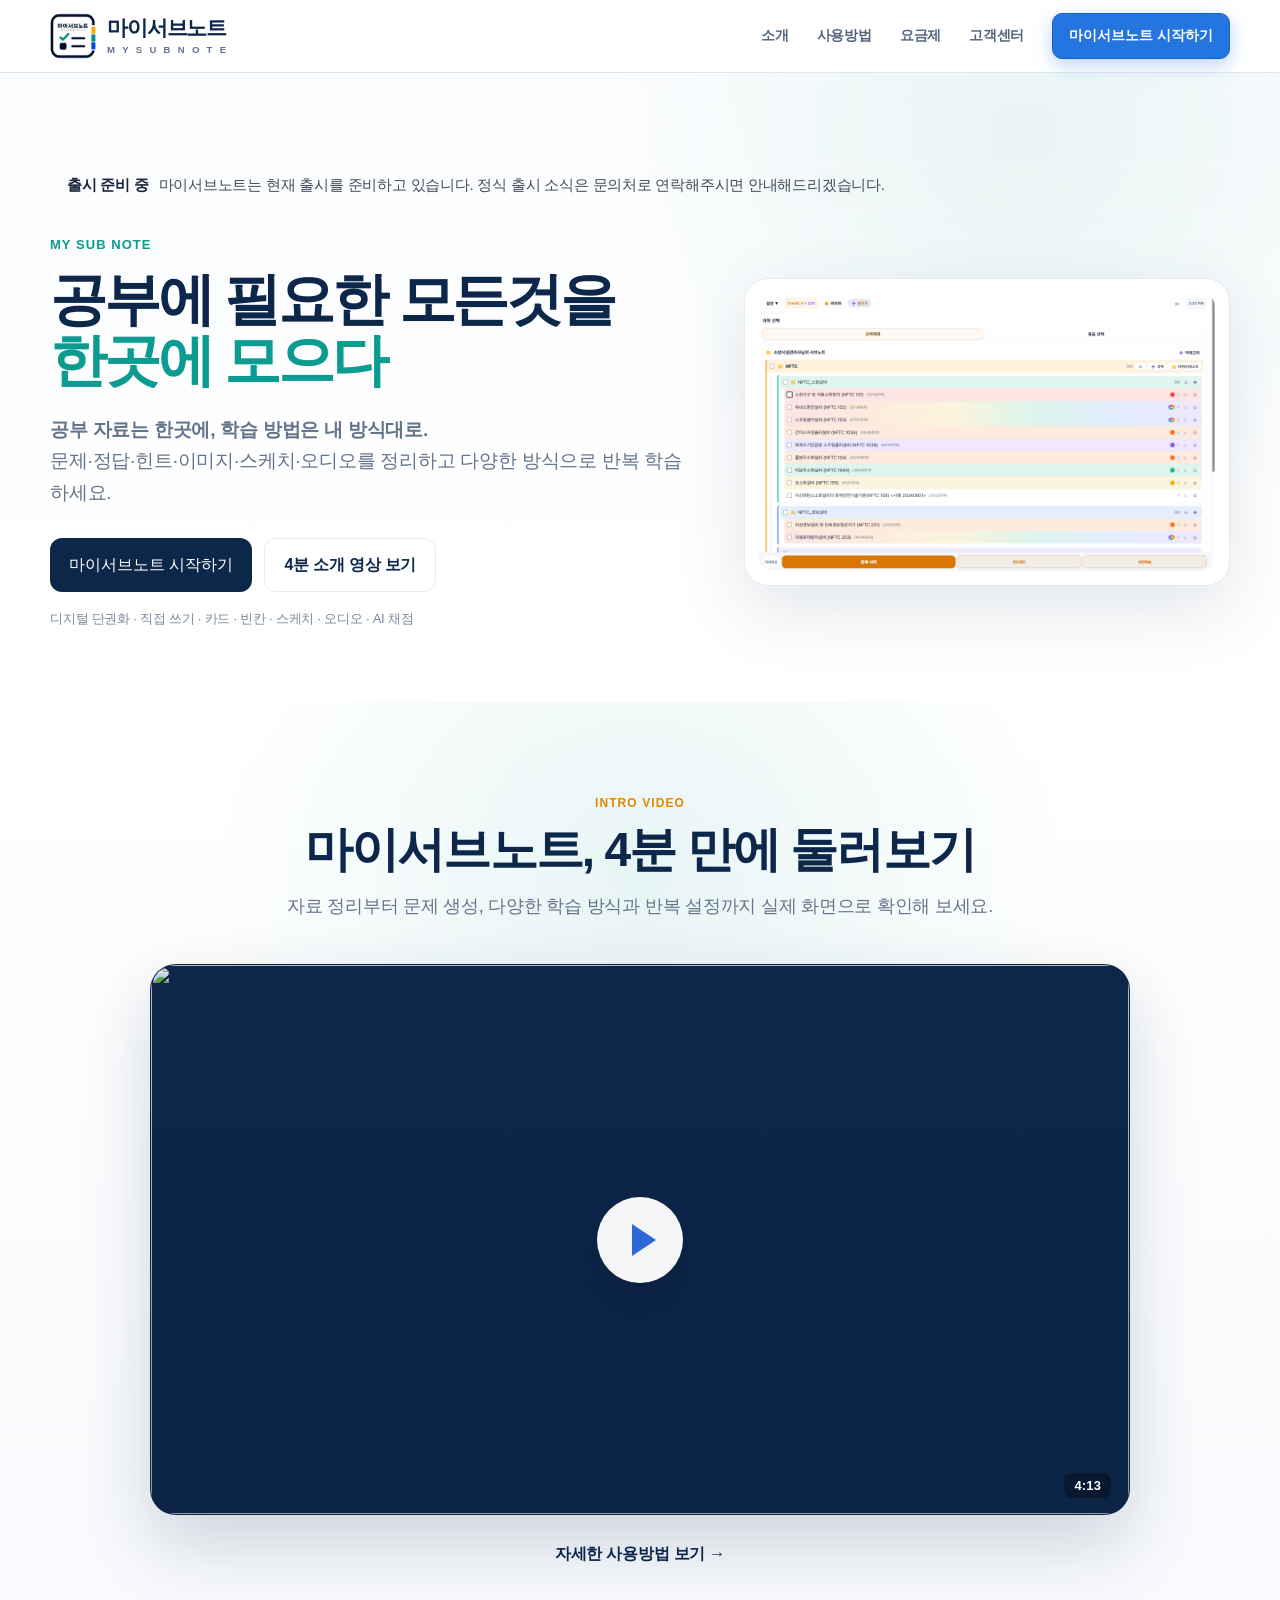
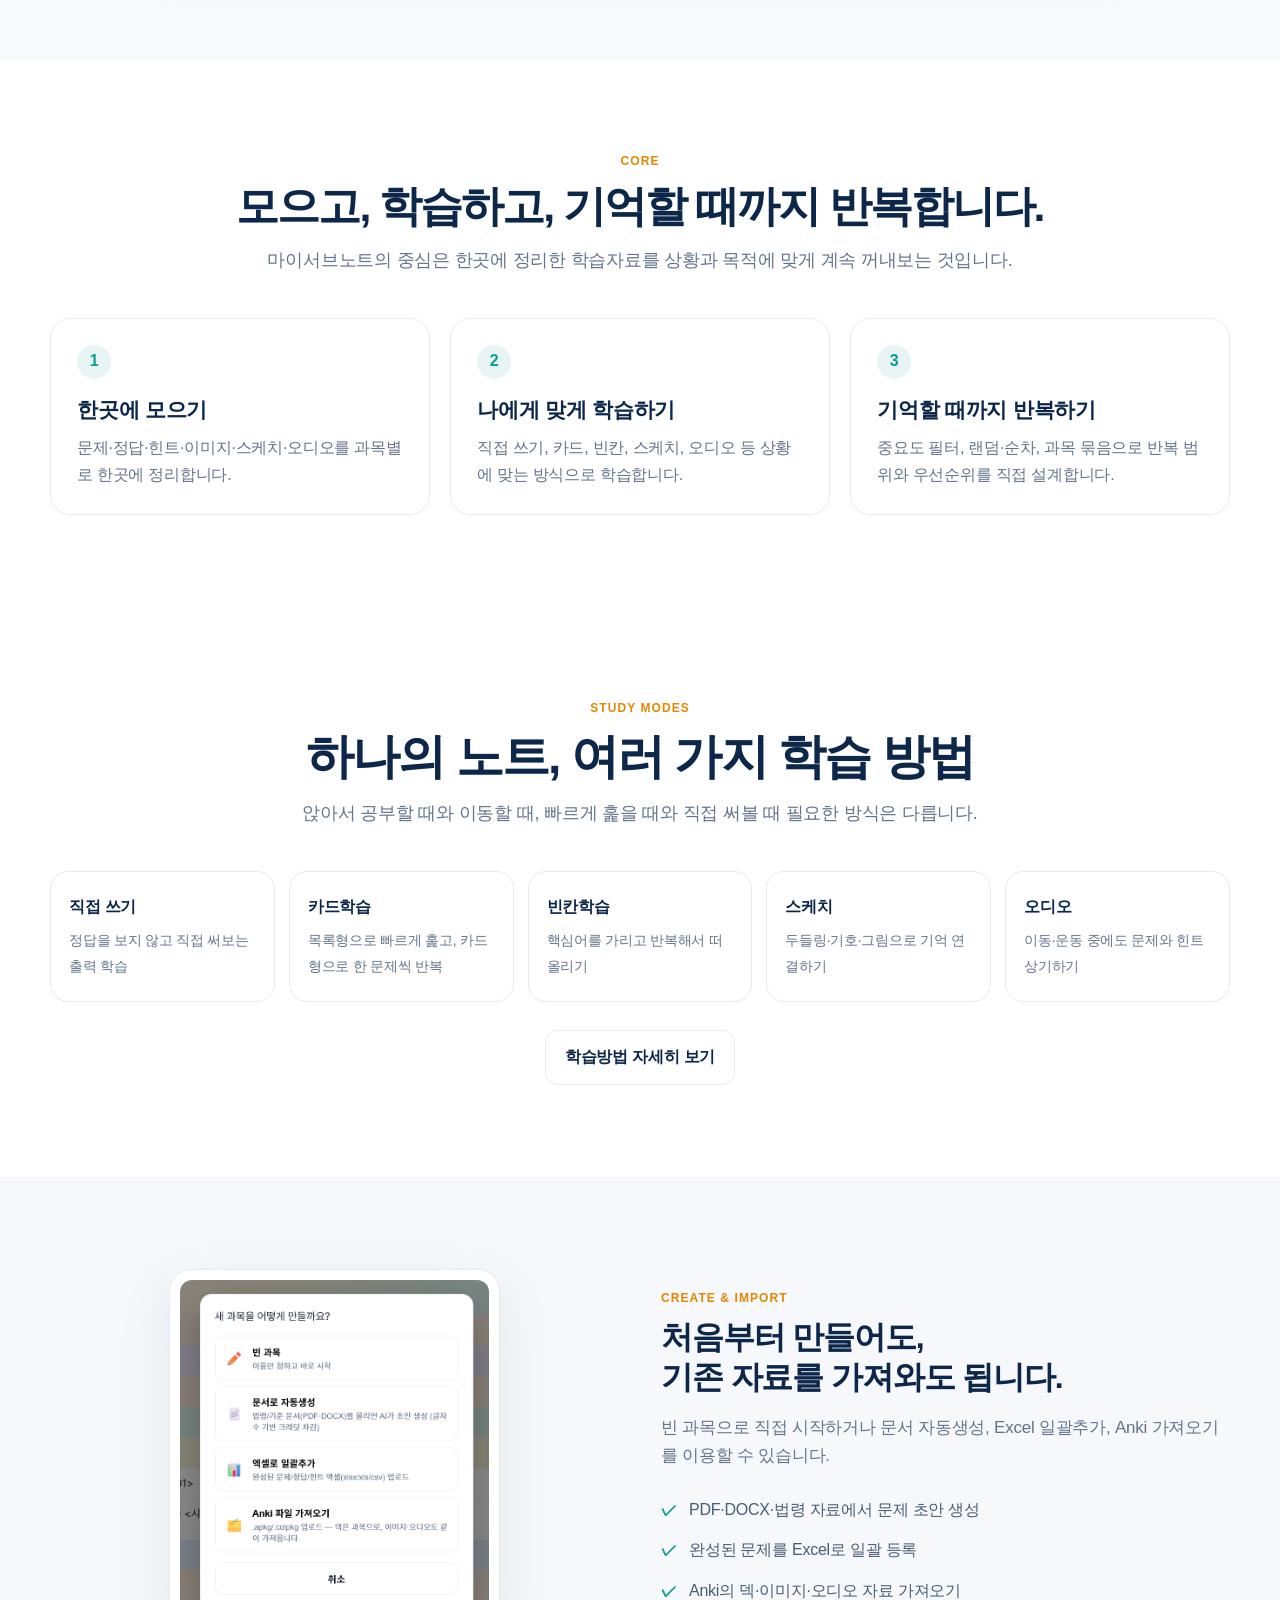
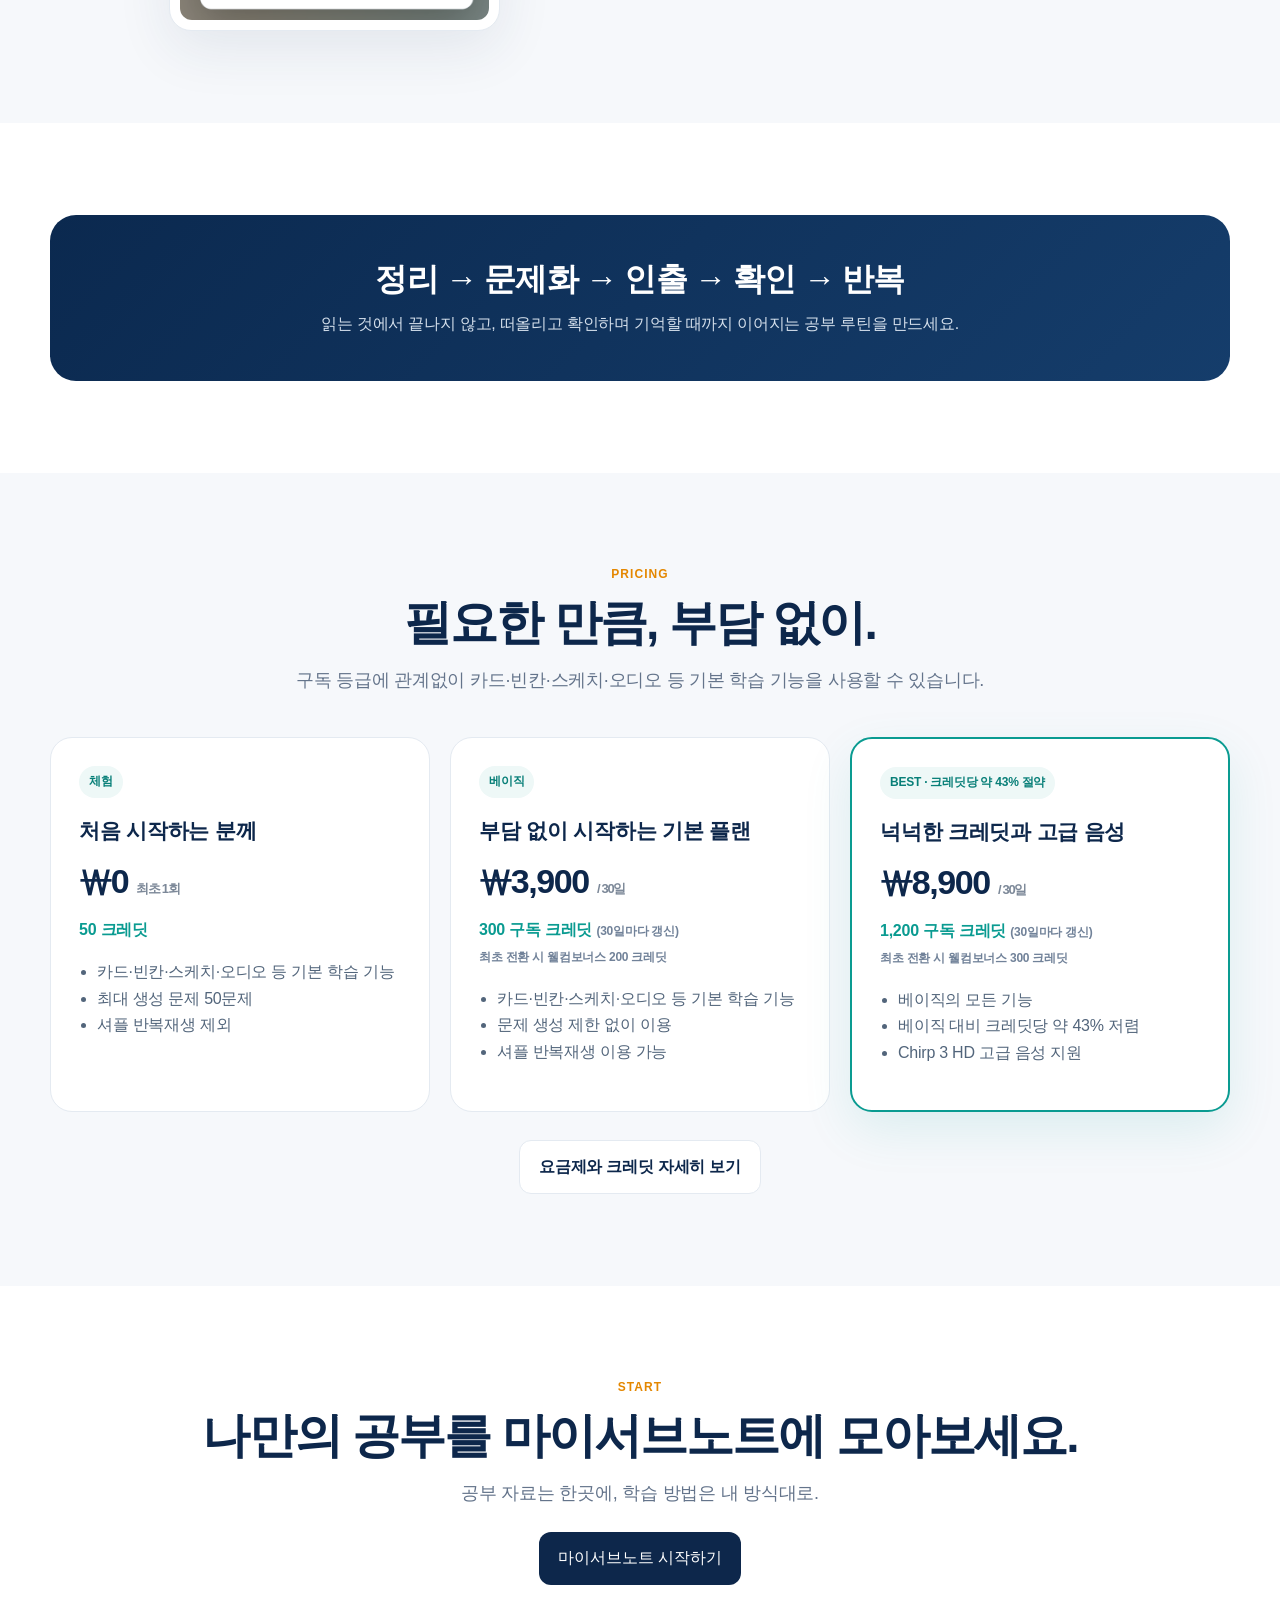
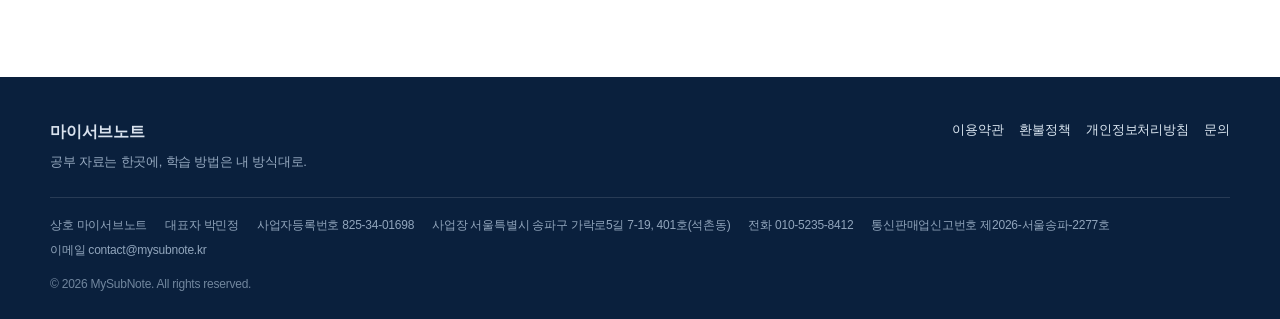
==== index.html @ 26231af4 "소개 영상 및 통신판매업 신고번호 반영, 크레딧 안내 정리" ====
<!doctype html><html lang="ko"><head><meta charset="utf-8"><meta name="viewport" content="width=device-width,initial-scale=1"><title>마이서브노트 | 공부 자료는 한곳에, 학습 방법은 내 방식대로</title><link rel="stylesheet" href="styles.css"></head><body>

<header class="header">
  <div class="container nav">
    <a class="brand" href="index.html"><img src="assets/logo.png" alt="마이서브노트 심볼"><span class="brand-words"><strong>마이서브노트</strong><small aria-label="MYSUBNOTE"><span>M</span><span>Y</span><span>S</span><span>U</span><span>B</span><span>N</span><span>O</span><span>T</span><span>E</span></small></span></a>
    <button class="menu-toggle" type="button" aria-label="메뉴 열기" aria-expanded="false"><span></span><span></span><span></span></button>
    <nav class="navlinks" aria-label="주요 메뉴">
      <a href="index.html">소개</a>
      <a href="guide.html">사용방법</a>
      <a href="pricing.html">요금제</a>
      <a href="support.html">고객센터</a>
      <button class="nav-cta app-notice-trigger" type="button" data-app-notice>마이서브노트 시작하기</button>
    </nav>
  </div>
</header>

<main>
<section class="hero"><div class="container">
  <div class="test-site-notice"><b>출시 준비 중</b><span>마이서브노트는 현재 출시를 준비하고 있습니다. 정식 출시 소식은 문의처로 연락해주시면 안내해드리겠습니다.</span></div>
</div><div class="container hero-grid">
  <div><div class="eyebrow">MY SUB NOTE</div><h1>공부에 필요한 모든것을<br><span>한곳에 모으다</span></h1>
  <p><b>공부 자료는 한곳에, 학습 방법은 내 방식대로.</b><br>문제·정답·힌트·이미지·스케치·오디오를 정리하고 다양한 방식으로 반복 학습하세요.</p>
  <div class="actions"><button class="btn btn-primary app-notice-trigger" type="button" data-app-notice>마이서브노트 시작하기</button><a class="btn btn-light" href="#intro-video">4분 소개 영상 보기</a></div>
  <div class="trustline">디지털 단권화 · 직접 쓰기 · 카드 · 빈칸 · 스케치 · 오디오 · AI 채점</div></div>
  <div class="mock"><img src="assets/main-screen.png" alt="마이서브노트 실제 메인 화면"></div>
</div></section>

<section class="section intro-video-section" id="intro-video"><div class="container">
  <div class="section-head center intro-video-head"><div class="kicker">INTRO VIDEO</div><h2>마이서브노트, 4분 만에 둘러보기</h2><p class="lead">자료 정리부터 문제 생성, 다양한 학습 방식과 반복 설정까지 실제 화면으로 확인해 보세요.</p></div>
  <div class="intro-video-frame" data-intro-video data-video-id="_yYOLjA535M">
    <button class="intro-video-poster" type="button" aria-label="마이서브노트 소개 영상 재생">
      <img src="https://i.ytimg.com/vi/_yYOLjA535M/maxresdefault.jpg" alt="" loading="lazy">
      <span class="intro-video-play" aria-hidden="true"></span>
      <span class="intro-video-duration">4:13</span>
    </button>
  </div>
  <div class="intro-video-foot"><a href="guide.html">자세한 사용방법 보기 <span aria-hidden="true">→</span></a></div>
</div></section>

<section class="section"><div class="container">
 <div class="section-head center core-head"><div class="kicker">CORE</div><h2>모으고, 학습하고, 기억할 때까지 반복합니다.</h2><p class="lead">마이서브노트의 중심은 한곳에 정리한 학습자료를 상황과 목적에 맞게 계속 꺼내보는 것입니다.</p></div>
 <div class="feature3">
  <div class="card"><div class="num">1</div><h3>한곳에 모으기</h3><p>문제·정답·힌트·이미지·스케치·오디오를 과목별로 한곳에 정리합니다.</p></div>
  <div class="card"><div class="num">2</div><h3>나에게 맞게 학습하기</h3><p>직접 쓰기, 카드, 빈칸, 스케치, 오디오 등 상황에 맞는 방식으로 학습합니다.</p></div>
  <div class="card"><div class="num">3</div><h3>기억할 때까지 반복하기</h3><p>중요도 필터, 랜덤·순차, 과목 묶음으로 반복 범위와 우선순위를 직접 설계합니다.</p></div>
 </div>
</div></section>

<section class="section"><div class="container">
 <div class="section-head center"><div class="kicker">STUDY MODES</div><h2>하나의 노트, 여러 가지 학습 방법</h2><p class="lead">앉아서 공부할 때와 이동할 때, 빠르게 훑을 때와 직접 써볼 때 필요한 방식은 다릅니다.</p></div>
 <div class="mode-grid">
  <div class="mode"><b>직접 쓰기</b><span>정답을 보지 않고 직접 써보는 출력 학습</span></div>
  <div class="mode"><b>카드학습</b><span>목록형으로 빠르게 훑고, 카드형으로 한 문제씩 반복</span></div>
  <div class="mode"><b>빈칸학습</b><span>핵심어를 가리고 반복해서 떠올리기</span></div>
  <div class="mode"><b>스케치</b><span>두들링·기호·그림으로 기억 연결하기</span></div>
  <div class="mode"><b>오디오</b><span>이동·운동 중에도 문제와 힌트 상기하기</span></div>
 </div>
 <div style="text-align:center;margin-top:28px"><a class="btn btn-light" href="guide.html">학습방법 자세히 보기</a></div>
</div></section>

<section class="section soft"><div class="container showcase reverse create-import-showcase">
 <div class="copy"><div class="kicker">CREATE & IMPORT</div><h3>처음부터 만들어도,<br>기존 자료를 가져와도 됩니다.</h3>
 <p>빈 과목으로 직접 시작하거나 문서 자동생성, Excel 일괄추가, Anki 가져오기를 이용할 수 있습니다.</p>
 <ul class="checks"><li>PDF·DOCX·법령 자료에서 문제 초안 생성</li><li>완성된 문제를 Excel로 일괄 등록</li><li>Anki의 덱·이미지·오디오 자료 가져오기</li></ul>
 </div><div class="visual create-import-visual"><img src="assets/subject-create.png" alt="과목 생성 네 가지 방식"></div>
</div></section>

<section class="section"><div class="container">
 <div class="band"><h3>정리 → 문제화 → 인출 → 확인 → 반복</h3><p>읽는 것에서 끝나지 않고, 떠올리고 확인하며 기억할 때까지 이어지는 공부 루틴을 만드세요.</p></div>
</div></section>

<section class="section soft"><div class="container">
 <div class="section-head center"><div class="kicker">PRICING</div><h2>필요한 만큼, 부담 없이.</h2><p class="lead">구독 등급에 관계없이 카드·빈칸·스케치·오디오 등 기본 학습 기능을 사용할 수 있습니다.</p></div>
 <div class="pricing-grid">
  <div class="price"><span class="badge">체험</span><h3>처음 시작하는 분께</h3><div class="price-main">₩0 <small>최초 1회</small></div><div class="credit">50 크레딧</div><ul><li>카드·빈칸·스케치·오디오 등 기본 학습 기능</li><li>최대 생성 문제 50문제</li><li>셔플 반복재생 제외</li></ul></div>
  <div class="price"><span class="badge">베이직</span><h3>부담 없이 시작하는 기본 플랜</h3><div class="price-main">₩3,900 <small>/ 30일</small></div><div class="credit">300 구독 크레딧 <small>(30일마다 갱신)</small><br><small>최초 전환 시 웰컴보너스 200 크레딧</small></div><ul><li>카드·빈칸·스케치·오디오 등 기본 학습 기능</li><li>문제 생성 제한 없이 이용</li><li>셔플 반복재생 이용 가능</li></ul></div>
  <div class="price featured"><span class="badge">BEST · 크레딧당 약 43% 절약</span><h3>넉넉한 크레딧과 고급 음성</h3><div class="price-main">₩8,900 <small>/ 30일</small></div><div class="credit">1,200 구독 크레딧 <small>(30일마다 갱신)</small><br><small>최초 전환 시 웰컴보너스 300 크레딧</small></div><ul><li>베이직의 모든 기능</li><li>베이직 대비 크레딧당 약 43% 저렴</li><li>Chirp 3 HD 고급 음성 지원</li></ul></div>
 </div>
 <div style="text-align:center;margin-top:28px"><a class="btn btn-light" href="pricing.html">요금제와 크레딧 자세히 보기</a></div>
</div></section>

<section class="section"><div class="container" style="text-align:center"><div class="kicker">START</div><h2>나만의 공부를 마이서브노트에 모아보세요.</h2><p class="lead">공부 자료는 한곳에, 학습 방법은 내 방식대로.</p><div class="actions" style="justify-content:center;margin-top:24px"><button class="btn btn-primary app-notice-trigger" type="button" data-app-notice>마이서브노트 시작하기</button></div></div></section>
</main>

<footer class="site-footer">
  <div class="container">
    <div class="footer-top">
      <div><b>마이서브노트</b><div style="color:#96a9c0;margin-top:6px;font-size:13px">공부 자료는 한곳에, 학습 방법은 내 방식대로.</div></div>
      <div class="footer-links">
        <a href="terms.html">이용약관</a><a href="refund.html">환불정책</a><a href="privacy.html">개인정보처리방침</a><a href="mailto:contact@mysubnote.kr">문의</a>
      </div>
    </div>
    <div class="business"><span>상호 마이서브노트</span><span>대표자 박민정</span><span>사업자등록번호 825-34-01698</span><span>사업장 서울특별시 송파구 가락로5길 7-19, 401호(석촌동)</span><span>전화 010-5235-8412</span><span>통신판매업신고번호 제2026-서울송파-2277호</span><span>이메일 contact@mysubnote.kr</span></div>
    <div class="copyright">© 2026 MySubNote. All rights reserved.</div>
  </div>
</footer>
<script src="script.js"></script>
</body></html>
---- styles.css ----
:root{
  --navy:#0d274b; --navy2:#183a65; --teal:#0a9b91; --orange:#e48700;
  --blue:#2c67d8; --ink:#17243a; --muted:#64748b; --line:#e4eaf1;
  --soft:#f6f8fb; --cream:#fff8ee; --white:#fff;
}
*{box-sizing:border-box}
html{scroll-behavior:smooth}
body{margin:0;font-family:Pretendard,-apple-system,BlinkMacSystemFont,"Segoe UI",sans-serif;color:var(--ink);background:#fff;line-height:1.65;letter-spacing:-.015em}
a{color:inherit}
img{max-width:100%;display:block}
.container{width:min(1180px,calc(100% - 40px));margin:auto}
.header{position:sticky;top:0;z-index:50;background:rgba(255,255,255,.92);backdrop-filter:blur(12px);border-bottom:1px solid rgba(220,228,238,.9)}
.nav{height:72px;display:flex;align-items:center;justify-content:space-between;gap:24px}
.brand{display:flex;align-items:center;gap:10px;text-decoration:none;font-weight:900;color:var(--navy)}
.brand img{width:38px;height:38px;border-radius:10px}
.navlinks{display:flex;gap:28px;align-items:center;font-size:14px;font-weight:700;color:#53657d}
.navlinks a{text-decoration:none}
.navlinks a.active{color:var(--navy)}
.nav-cta{padding:10px 16px;border-radius:10px;background:var(--navy);color:#fff!important}
.hero{padding:88px 0 72px;background:radial-gradient(circle at 80% 10%,#e8f5f4 0,transparent 35%),linear-gradient(180deg,#fbfcfe,#fff)}
.hero-grid{display:grid;grid-template-columns:.9fr 1.1fr;gap:58px;align-items:center}
.eyebrow{font-size:13px;font-weight:900;color:var(--teal);letter-spacing:.08em}
.hero h1{font-size:clamp(40px,5vw,68px);line-height:1.08;letter-spacing:-.055em;color:var(--navy);margin:14px 0 22px}
.hero h1 span{color:var(--teal)}
.hero p{font-size:19px;color:var(--muted);margin:0 0 30px}
.actions{display:flex;gap:12px;flex-wrap:wrap}
.btn{display:inline-flex;align-items:center;justify-content:center;padding:13px 19px;border-radius:12px;text-decoration:none;font-weight:850}
.btn-primary{background:var(--navy);color:#fff}
.btn-light{background:#fff;border:1px solid var(--line);color:var(--navy)}
.app-notice-trigger{font:inherit;cursor:pointer}
.btn.app-notice-trigger{border:0}
.app-notice-link{display:inline;padding:0;border:0;background:none;color:var(--teal);font:inherit;font-weight:700;cursor:pointer}
.app-notice-link:hover{text-decoration:underline}
.mock{background:#fff;border:1px solid var(--line);border-radius:24px;padding:14px;box-shadow:0 24px 70px rgba(27,55,91,.12)}
.mock img{border-radius:14px}
.trustline{margin-top:16px;font-size:13px;color:#7a889b}
.intro-video-section{background:radial-gradient(circle at 50% 18%,rgba(10,155,145,.09),transparent 42%),linear-gradient(180deg,#fff,#f7f9fc)}
.intro-video-head{max-width:820px;margin:0 auto 38px;text-align:center}
.intro-video-head h2{margin-top:8px}
.intro-video-frame{position:relative;width:min(100%,980px);aspect-ratio:16/9;margin:0 auto;overflow:hidden;border:1px solid rgba(13,39,75,.12);border-radius:26px;background:#0d274b;box-shadow:0 28px 70px rgba(13,39,75,.18)}
.intro-video-poster{position:absolute;inset:0;width:100%;height:100%;padding:0;border:0;background:#0d274b;cursor:pointer;overflow:hidden}
.intro-video-poster::after{content:"";position:absolute;inset:0;background:linear-gradient(180deg,rgba(7,23,45,.03),rgba(7,23,45,.22))}
.intro-video-poster img{width:100%;height:100%;object-fit:cover;transition:transform .35s ease,filter .35s ease}
.intro-video-poster:hover img{transform:scale(1.015);filter:brightness(.9)}
.intro-video-poster:focus-visible{outline:4px solid var(--blue);outline-offset:-4px}
.intro-video-play{position:absolute;left:50%;top:50%;z-index:2;width:86px;height:86px;border-radius:50%;background:rgba(255,255,255,.96);box-shadow:0 14px 38px rgba(7,23,45,.28);transform:translate(-50%,-50%);transition:transform .2s ease,background .2s ease}
.intro-video-play::after{content:"";position:absolute;left:35px;top:27px;border-top:16px solid transparent;border-bottom:16px solid transparent;border-left:24px solid var(--blue)}
.intro-video-poster:hover .intro-video-play{background:#fff;transform:translate(-50%,-50%) scale(1.06)}
.intro-video-duration{position:absolute;right:18px;bottom:16px;z-index:2;padding:5px 10px;border-radius:8px;background:rgba(7,23,45,.82);color:#fff;font-size:13px;font-weight:800;letter-spacing:.01em}
.intro-video-frame iframe{position:absolute;inset:0;width:100%;height:100%;border:0}
.intro-video-foot{text-align:center;margin-top:26px}
.intro-video-foot a{color:var(--navy);font-weight:800;text-decoration:none}
.intro-video-foot a:hover{text-decoration:underline}
.section{padding:92px 0}
.section.soft{background:var(--soft)}
.section-head{max-width:760px;margin-bottom:42px}
.section-head.center{text-align:center;margin-left:auto;margin-right:auto}
.kicker{font-size:12px;font-weight:900;color:var(--orange);letter-spacing:.09em}
h2{font-size:clamp(31px,4vw,48px);line-height:1.18;letter-spacing:-.04em;color:var(--navy);margin:10px 0 14px}
.lead{font-size:18px;color:var(--muted);margin:0}
.feature3{display:grid;grid-template-columns:repeat(3,1fr);gap:20px}
.card{background:#fff;border:1px solid var(--line);border-radius:20px;padding:26px}
.num{width:34px;height:34px;border-radius:50%;display:grid;place-items:center;background:#e8f5f4;color:var(--teal);font-weight:900}
.card h3{font-size:21px;margin:14px 0 8px;color:var(--navy)}
.card p{margin:0;color:var(--muted)}
.showcase{display:grid;grid-template-columns:1fr 1fr;gap:42px;align-items:center}
.showcase.reverse .copy{order:2}
.showcase.reverse .visual{order:1}
.copy h3{font-size:32px;line-height:1.25;color:var(--navy);margin:8px 0 14px;letter-spacing:-.035em}
.copy p{color:var(--muted);font-size:17px}
.checks{margin:20px 0 0;padding:0;list-style:none}
.checks li{padding:7px 0 7px 28px;position:relative;color:#495d75}
.checks li:before{content:"✓";position:absolute;left:0;color:var(--teal);font-weight:900}
.visual{background:#fff;border:1px solid var(--line);border-radius:22px;padding:14px;box-shadow:0 18px 55px rgba(28,52,85,.09)}
.visual img{border-radius:12px}
.mode-grid{display:grid;grid-template-columns:repeat(5,1fr);gap:14px}
.mode{padding:22px 18px;border-radius:18px;border:1px solid var(--line);background:#fff}
.mode b{display:block;color:var(--navy);margin-bottom:6px}
.mode span{font-size:14px;color:var(--muted)}
.flow{display:flex;align-items:center;justify-content:center;flex-wrap:wrap;gap:12px;margin-top:28px}
.flow span{padding:13px 18px;border:1px solid #d7e1ec;border-radius:999px;background:#fff;font-weight:850;color:var(--navy)}
.flow i{font-style:normal;color:#9aabc0}
.pricing-grid{display:grid;grid-template-columns:repeat(3,1fr);gap:20px;margin-top:36px}
.price{background:#fff;border:1px solid var(--line);border-radius:22px;padding:28px}
.price.featured{border:2px solid var(--teal);box-shadow:0 18px 50px rgba(10,155,145,.11)}
.badge{display:inline-block;padding:6px 10px;border-radius:999px;background:#eef8f7;color:#087f78;font-size:12px;font-weight:900}
.price h3{font-size:21px;margin:16px 0 4px;color:var(--navy)}
.price .price-main{font-size:34px;font-weight:900;color:var(--navy);letter-spacing:-.04em}
.price .price-main small{font-size:13px;color:#7c8898;font-weight:600}
.credit{color:var(--teal);font-weight:900;margin:8px 0 16px}
.price ul{padding-left:18px;color:#52657b}
.note{font-size:13px;color:#78879a}
.band{background:linear-gradient(135deg,#0b294f,#153d6b);color:#fff;border-radius:26px;padding:38px}
.band h3{font-size:30px;margin:0 0 10px}
.band p{color:#d4dfeb;margin:0}
.page-hero{padding:64px 0 46px;background:var(--soft);border-bottom:1px solid var(--line)}
.page-hero h1{font-size:46px;color:var(--navy);margin:8px 0 12px;letter-spacing:-.045em}
.page-hero p{color:var(--muted);font-size:18px;max-width:780px}
.guide-nav{display:grid;grid-template-columns:repeat(4,1fr);gap:14px;margin-top:26px}
.guide-nav a{text-decoration:none;background:#fff;border:1px solid var(--line);border-radius:14px;padding:16px;font-weight:800;color:var(--navy)}
.step{display:inline-flex;align-items:center;gap:8px;font-size:13px;font-weight:900;color:var(--teal)}
.faq{max-width:900px;margin:auto}
details{border-bottom:1px solid var(--line);padding:20px 2px}
summary{cursor:pointer;font-weight:850;color:var(--navy);font-size:17px}
details p{color:var(--muted);margin:12px 0 0}
.contactbox{max-width:900px;margin:36px auto 0;padding:30px;background:var(--soft);border:1px solid var(--line);border-radius:20px;text-align:center}
.site-footer{background:#0a203d;color:#d9e2ee;padding:42px 0 24px}
.footer-top{display:flex;justify-content:space-between;gap:28px}
.footer-links{display:flex;gap:16px;flex-wrap:wrap}
.footer-links a{text-decoration:none;color:#dce7f2;font-size:13px}
.business{margin-top:24px;padding-top:18px;border-top:1px solid rgba(255,255,255,.12);display:flex;flex-wrap:wrap;gap:6px 18px;color:#91a5bc;font-size:12px}
.copyright{margin-top:14px;color:#71869e;font-size:12px}
.legal{max-width:800px;margin:48px auto 90px}
.legal h1{font-size:34px;color:var(--navy)}
.legal h2{font-size:20px;margin-top:34px;border-bottom:1px solid var(--line);padding-bottom:8px}
.legal h3{font-size:16px;color:var(--orange)}
.legal p,.legal li{color:#40536b;font-size:14px}
.legal table{border-collapse:collapse;width:100%;font-size:13px}
.legal th,.legal td{border:1px solid var(--line);padding:9px;text-align:left}
.table-wrap{overflow:auto}
.compare{width:100%;border-collapse:collapse;margin-top:26px;background:#fff}
.compare th,.compare td{padding:14px;border-bottom:1px solid var(--line);text-align:left}
.compare th{color:var(--navy)}
.callout{border:1px solid #dce7ef;background:#f8fbfd;border-radius:16px;padding:20px;margin-top:22px}
@media(max-width:900px){
 .hero-grid,.showcase{grid-template-columns:1fr}.showcase.reverse .copy,.showcase.reverse .visual{order:initial}
 .feature3,.pricing-grid{grid-template-columns:1fr}.mode-grid{grid-template-columns:repeat(2,1fr)}.guide-nav{grid-template-columns:1fr 1fr}
 .navlinks a:not(.nav-cta){display:none}.footer-top{flex-direction:column}
}
@media(max-width:560px){.container{width:min(100% - 24px,1180px)}.hero{padding-top:54px}.section{padding:68px 0}.mode-grid,.guide-nav{grid-template-columns:1fr}.page-hero h1{font-size:36px}.hero h1{font-size:42px}}

.brand-words{display:flex;flex-direction:column;line-height:1;text-align:left}.brand-words strong{font-size:18px;letter-spacing:-.04em}.brand-words small{font-size:8.5px;letter-spacing:.26em;margin-top:6px;color:#60728b;font-weight:800;white-space:nowrap}.nav-cta{background:#2c67d8!important;box-shadow:0 6px 16px rgba(44,103,216,.22)}.band{text-align:center}.band h3{display:flex;justify-content:center;align-items:center;min-height:46px;letter-spacing:-.025em}.grade-pair{display:grid;grid-template-columns:1fr 1fr;gap:10px;align-items:start}.grade-pair img{width:100%;height:auto;object-fit:contain}@media(max-width:700px){.grade-pair{grid-template-columns:1fr}.brand-words small{letter-spacing:.18em}}


/* ---- launch-review precision fixes ---- */
.brand{gap:11px;min-width:252px}
.brand img{width:46px;height:46px;border-radius:11px;flex:0 0 46px}
.brand-words{width:178px;display:flex;flex-direction:column;justify-content:center;line-height:1}
.brand-words strong{display:block;width:100%;font-size:21px;line-height:1.02;letter-spacing:-.055em;white-space:nowrap;color:var(--navy)}
.brand-words small{display:block;width:100%;font-size:9.5px;line-height:1;margin-top:7px;color:#60728b;font-weight:850;white-space:nowrap;letter-spacing:normal;text-align:justify;text-align-last:justify}
.nav-cta{background:#2475df!important;border:1px solid #1263cb;box-shadow:0 6px 18px rgba(36,117,223,.30);font-weight:850}
.nav-cta:hover{background:#1768cf!important}

.core-head{max-width:1180px;width:100%}
.core-head h2{white-space:nowrap;font-size:clamp(30px,3.35vw,46px);letter-spacing:-.047em}

.band{display:flex;flex-direction:column;align-items:center;justify-content:center;text-align:center;min-height:166px}
.band h3{display:block;min-height:0;margin:0 0 12px;font-size:32px;line-height:1.25;letter-spacing:-.03em}
.band p{max-width:860px;text-align:center}

.card-study-showcase{grid-template-columns:minmax(0,.82fr) minmax(0,1.18fr)}
.card-study-showcase.reverse .copy{order:2}
.card-study-showcase.reverse .visual{order:1}
.compact-card-visual{width:78%;max-width:470px;justify-self:center;padding:10px}
.compact-card-visual img{width:100%;height:auto;object-fit:contain}

.settings-compact{width:52%;max-width:330px;justify-self:center;padding:10px}
.settings-compact img{width:100%;height:auto;object-fit:contain}
.repeat-showcase{grid-template-columns:minmax(0,.75fr) minmax(0,1.25fr)}
.repeat-showcase.reverse .copy{order:2}
.repeat-showcase.reverse .visual{order:1}

/* preserve exact screenshots without accidental stretching */
.visual img{height:auto;object-fit:contain}

@media(max-width:1080px){
  .core-head h2{white-space:normal}
}
@media(max-width:900px){
  .brand{min-width:auto}.brand-words{width:150px}.brand-words strong{font-size:18px}.brand-words small{font-size:8px;margin-top:5px}
  .card-study-showcase,.repeat-showcase{grid-template-columns:1fr}
  .compact-card-visual,.settings-compact{width:min(100%,520px);max-width:520px}
  .card-study-showcase.reverse .copy,.card-study-showcase.reverse .visual,.repeat-showcase.reverse .copy,.repeat-showcase.reverse .visual{order:initial}
}

/* ---- 2026-08-08 requested final adjustments ---- */
/* Match MY / SUB / NOTE exactly to the Korean wordmark width. */
.brand-words small{
  display:flex;
  width:100%;
  align-items:center;
  justify-content:space-between;
  text-align:left;
  text-align-last:auto;
  letter-spacing:0;
}
.brand-words small span{display:block}

/* Keep the hero headline on exactly two lines on desktop. */
.hero-grid{grid-template-columns:minmax(650px,.95fr) minmax(0,1.05fr);gap:44px}
.hero h1{white-space:nowrap;font-size:clamp(40px,4.45vw,68px)}

/* CREATE & IMPORT: scale the tall portrait screenshot to the copy height. */
.create-import-showcase{grid-template-columns:minmax(0,1fr) minmax(0,1fr)}
.create-import-visual{width:58%;max-width:430px;justify-self:center;padding:10px}
.create-import-visual img{width:100%;height:auto}

/* GUIDE STEP 01 and document import: same compact visual balance. */
.guide-create-showcase,.guide-doc-showcase{grid-template-columns:minmax(0,1fr) minmax(0,1fr)}
.guide-create-visual,.guide-doc-visual{width:58%;max-width:430px;justify-self:center;padding:10px}
.guide-create-visual img,.guide-doc-visual img{width:100%;height:auto}

@media(max-width:1080px){
  .hero-grid{grid-template-columns:1fr}
  .hero h1{white-space:normal}
}
@media(max-width:900px){
  .create-import-showcase,.guide-create-showcase,.guide-doc-showcase{grid-template-columns:1fr}
  .create-import-visual,.guide-create-visual,.guide-doc-visual{width:min(72%,430px);max-width:430px}
}

/* ---- 2026-08-09 update ---- */
/* Make the English sub-wordmark span the exact width of the Korean wordmark. */
.brand-words{width:max-content}
.brand-words strong{width:auto}
.brand-words small{width:100%;display:grid;grid-template-columns:auto auto auto;justify-content:space-between;letter-spacing:0}

/* Compact audio screenshot to match the document-import visual balance. */
.audio-study-showcase{grid-template-columns:minmax(0,1fr) minmax(0,1fr)}
.audio-study-visual{width:58%;max-width:430px;justify-self:center;padding:10px}
.audio-study-visual img{width:100%;height:auto}

/* PWA install guide */
.install-section{padding-top:72px}
.env-box{margin:34px auto 28px;max-width:1000px;background:#f6f9ff;border:1px solid #dfe8f7;border-radius:20px;padding:28px 30px}
.env-box h3{margin:0 0 8px;font-size:20px;color:var(--navy)}
.env-box p{margin:0;color:#53657d;line-height:1.75}
.env-tags{display:flex;flex-wrap:wrap;gap:9px;margin:18px 0 14px}.env-tags span{background:#fff;border:1px solid #dce5f1;border-radius:999px;padding:8px 12px;font-size:13px;font-weight:750;color:#38506f}
.env-note{font-size:13px!important;color:#71829a!important}
.install-grid{display:grid;grid-template-columns:repeat(2,minmax(0,1fr));gap:18px;max-width:1000px;margin:0 auto}
.install-card{background:#fff;border:1px solid #e3e8ef;border-radius:20px;padding:26px 28px;box-shadow:0 12px 30px rgba(26,47,78,.055)}
.install-card h3{margin:8px 0 14px;font-size:22px;color:var(--navy)}
.install-card ol{margin:0;padding-left:21px;color:#53657d;line-height:1.8;font-size:14px}.install-card li+li{margin-top:4px}
.os-badge{display:inline-block;font-size:11px;font-weight:900;letter-spacing:.1em;color:#2c67d8;background:#edf4ff;border-radius:999px;padding:6px 9px}
.card-note{margin:14px 0 0;font-size:12.5px;color:#7a899d}
@media(max-width:900px){.audio-study-showcase{grid-template-columns:1fr}.audio-study-visual{width:min(72%,430px);max-width:430px}.install-grid{grid-template-columns:1fr}}
.legal{line-height:1.75}.legal ol,.legal ul{padding-left:22px}.legal li+li{margin-top:5px}.legal hr{border:0;border-top:1px solid var(--line);margin:30px 0}.legal pre.refund-formula{white-space:pre-wrap;background:#f6f9ff;border:1px solid #dfe8f7;border-radius:14px;padding:18px 20px;color:#304865;font:600 13px/1.8 Pretendard,-apple-system,BlinkMacSystemFont,"Segoe UI",sans-serif;overflow:auto}

/* ---- 2026-08-09 pricing/guide/wordmark refinements ---- */
@media(min-width:901px){.guide-nav{grid-template-columns:repeat(5,minmax(0,1fr));gap:12px}.guide-nav a{padding:16px 10px;text-align:center;white-space:nowrap}}
.brand-words small{display:flex;width:100%;justify-content:flex-end;gap:28px;text-align:right;letter-spacing:0}
.brand-words small span{display:inline-block}
.price .credit small{font-size:12px;color:#718299;font-weight:700}


/* ---- 2026-08-09 v3 wordmark refinement ---- */
/* Treat MYSUBNOTE as nine letters and distribute them across the Korean wordmark width. */
.brand-words{width:max-content}
.brand-words strong{display:block;width:100%}
.brand-words small{
  display:flex;
  width:100%;
  align-items:center;
  justify-content:space-between;
  gap:0;
  padding:0;
  margin-top:7px;
  text-align:initial;
  letter-spacing:0;
  white-space:nowrap;
}
.brand-words small span{display:inline-block;flex:0 0 auto}
@media(max-width:700px){
  .brand-words small{margin-top:5px}
}

/* ---- 2026-08-09 v4 content refinements ---- */
.feature-note{margin-top:20px;padding:15px 17px;border:1px solid #dce6f2;border-radius:14px;background:#f8fbff;color:#536a86;font-size:14px;line-height:1.7}
.feature-note b{color:#0b294f}.feature-note small{color:#75869b}
.dark-mode-showcase .visual img{width:100%;height:auto;object-fit:contain}

/* ---- 2026-08-09 v6 responsive navigation + swipe galleries ---- */
.menu-toggle{display:none;width:44px;height:44px;border:1px solid var(--line);border-radius:12px;background:#fff;padding:10px;cursor:pointer;align-items:center;justify-content:center;flex-direction:column;gap:5px}
.menu-toggle span{display:block;width:20px;height:2px;border-radius:2px;background:var(--navy);transition:.2s}
.menu-toggle[aria-expanded="true"] span:nth-child(1){transform:translateY(7px) rotate(45deg)}
.menu-toggle[aria-expanded="true"] span:nth-child(2){opacity:0}
.menu-toggle[aria-expanded="true"] span:nth-child(3){transform:translateY(-7px) rotate(-45deg)}

.carousel-shell{position:relative;overflow:hidden}
.carousel-track{display:flex;overflow-x:auto;scroll-snap-type:x mandatory;scroll-behavior:smooth;overscroll-behavior-inline:contain;scrollbar-width:none;-webkit-overflow-scrolling:touch}
.carousel-track::-webkit-scrollbar{display:none}
.carousel-slide{flex:0 0 100%;min-width:100%;margin:0;scroll-snap-align:start;scroll-snap-stop:always;display:flex;flex-direction:column;align-items:center;justify-content:center}
.carousel-slide img{width:100%;height:auto;object-fit:contain;cursor:zoom-in;user-select:none;-webkit-user-drag:none}
.carousel-slide figcaption{width:100%;padding:9px 38px 2px;text-align:center;font-size:12.5px;color:#71829a}
.carousel-arrow{position:absolute;top:46%;transform:translateY(-50%);z-index:3;width:36px;height:36px;border:1px solid rgba(13,39,75,.16);border-radius:50%;background:rgba(255,255,255,.92);color:var(--navy);font-size:27px;line-height:1;display:grid;place-items:center;cursor:pointer;box-shadow:0 5px 18px rgba(20,45,75,.12)}
.carousel-prev{left:8px}.carousel-next{right:8px}
.carousel-status{display:flex;justify-content:center;align-items:center;gap:12px;padding:7px 0 1px;color:#71829a;font-size:12px}
.carousel-dots{display:flex;gap:6px}.carousel-dot{width:6px;height:6px;border-radius:999px;background:#cbd6e4}.carousel-dot.active{width:18px;background:#2c67d8}
.zoomable,[data-lightbox]{cursor:zoom-in}

.lightbox{position:fixed;inset:0;z-index:999;background:rgba(5,15,31,.92);display:none;align-items:center;justify-content:center;padding:54px 70px 70px}
.lightbox.open{display:flex}
.lightbox-stage{position:relative;width:100%;height:100%;display:flex;align-items:center;justify-content:center;touch-action:pan-y}
.lightbox img{max-width:100%;max-height:100%;width:auto;height:auto;object-fit:contain;border-radius:10px;box-shadow:0 18px 70px rgba(0,0,0,.35)}
.lightbox-close{position:absolute;top:14px;right:18px;z-index:2;width:42px;height:42px;border:0;border-radius:50%;background:rgba(255,255,255,.13);color:#fff;font-size:28px;cursor:pointer}
.lightbox-prev,.lightbox-next{position:absolute;top:50%;transform:translateY(-50%);z-index:2;width:46px;height:58px;border:0;border-radius:12px;background:rgba(255,255,255,.12);color:#fff;font-size:36px;cursor:pointer}
.lightbox-prev{left:14px}.lightbox-next{right:14px}
.lightbox-meta{position:absolute;left:50%;bottom:18px;transform:translateX(-50%);z-index:2;color:#fff;background:rgba(0,0,0,.42);border-radius:999px;padding:7px 13px;font-size:13px;white-space:nowrap}
body.lightbox-lock{overflow:hidden}

@media(max-width:900px){
  .nav{height:72px;position:relative}
  .menu-toggle{display:flex;margin-left:auto}
  .navlinks{display:none;position:absolute;top:64px;right:0;width:min(310px,calc(100vw - 28px));background:#fff;border:1px solid var(--line);border-radius:16px;padding:10px;box-shadow:0 16px 46px rgba(20,45,75,.16);z-index:60;flex-direction:column;gap:0;align-items:stretch}
  .navlinks.open{display:flex}
  .navlinks a,.navlinks button,.navlinks a:not(.nav-cta){display:block!important;padding:12px 14px;border-radius:10px;font-size:14px}
  .navlinks a:hover{background:#f5f8fc}
  .navlinks .nav-cta{margin-top:7px;padding:12px 14px;text-align:center;border-radius:10px}
  .brand{min-width:0}
  .band{min-height:100px;padding:19px 18px;border-radius:20px}
  .band h3{font-size:24px;line-height:1.25;margin:0 0 7px}
  .band p{font-size:14px;line-height:1.55}
  .section:has(.band){padding:34px 0}
  .settings-compact{width:min(56vw,300px)!important;max-width:300px!important;padding:8px}
  .guide-create-visual,.guide-doc-visual,.audio-study-visual{width:min(68vw,390px);max-width:390px}
  .compact-card-visual{width:min(92vw,620px);max-width:620px}
  .carousel-arrow{width:32px;height:32px;font-size:24px;background:rgba(255,255,255,.88)}
  .carousel-slide figcaption{padding-left:30px;padding-right:30px}
  .lightbox{padding:58px 12px 66px}
  .lightbox-prev,.lightbox-next{width:38px;height:50px;font-size:30px;background:rgba(0,0,0,.32)}
  .lightbox-prev{left:4px}.lightbox-next{right:4px}
  .lightbox-close{top:10px;right:10px}
}
@media(max-width:560px){
  .intro-video-section{padding-top:64px;padding-bottom:68px}
  .intro-video-head{margin-bottom:26px}
  .intro-video-frame{border-radius:17px}
  .intro-video-play{width:62px;height:62px}
  .intro-video-play::after{left:26px;top:20px;border-top-width:11px;border-bottom-width:11px;border-left-width:17px}
  .intro-video-duration{right:11px;bottom:10px}
  .brand img{width:42px;height:42px;flex-basis:42px}
  .brand-words{width:142px}
  .brand-words strong{font-size:17px}
  .nav{height:66px}
  .navlinks{top:60px}
  .band{min-height:88px;padding:15px 14px}
  .band h3{font-size:21px}
  .band p{font-size:13px}
  .settings-compact{width:min(62vw,250px)!important}
  .carousel-slide figcaption{font-size:12px}
}


/* ---- 2026-08-09 v7 gallery refinement ---- */
/* Galleries stay interactive in-page: swipe/drag only, no overlay enlargement or arrow buttons. */
.carousel-arrow{display:none!important}
.carousel-slide img{cursor:default!important}
.zoomable,[data-lightbox]{cursor:default!important}
.lightbox{display:none!important}
.carousel-track{cursor:grab;touch-action:auto}
.carousel-track.dragging{cursor:grabbing;scroll-snap-type:none;scroll-behavior:auto;user-select:none}
.carousel-track.dragging img{pointer-events:none}
.carousel-slide figcaption{padding-left:16px;padding-right:16px}
@media(max-width:900px){
  .carousel-track{cursor:default}
}

/* ---- 2026-08-09 mobile wordmark fix ---- */
/* Keep the v3 MYSUBNOTE spacing logic on narrow/mobile layouts too. */
@media(max-width:560px){
  .brand-words{width:max-content}
  .brand-words strong{display:block;width:100%}
  .brand-words small{
    display:flex;
    width:100%;
    align-items:center;
    justify-content:space-between;
    gap:0;
    padding:0;
    margin-top:5px;
    text-align:initial;
    letter-spacing:0;
    white-space:nowrap;
  }
  .brand-words small span{display:inline-block;flex:0 0 auto}
}

/* Temporary test-site notices */
.test-site-notice{display:flex;align-items:center;gap:10px;flex-wrap:wrap;margin:0 0 24px;padding:12px 16px;border:1px solid rgba(255,255,255,.16);border-radius:12px;background:rgba(255,255,255,.07);font-size:15px;line-height:1.5}
.test-site-notice b{font-size:15px}
.test-site-notice span{opacity:.82}
.test-footer-notice{display:flex;gap:10px 18px;flex-wrap:wrap}
@media(max-width:700px){.test-site-notice{margin-bottom:18px}.test-site-notice b,.test-site-notice span{width:100%}}

/* Android native app beta notice */
.android-beta-box{margin:22px 0 24px;padding:20px 22px;border:1px solid rgba(73,129,255,.25);border-radius:16px;background:rgba(73,129,255,.07)}
.android-beta-box h3{margin:8px 0 6px}
.android-beta-box p{margin:0;color:var(--muted);line-height:1.7}
.beta-badge{display:inline-flex;align-items:center;padding:5px 9px;border-radius:999px;background:rgba(73,129,255,.14);font-size:12px;font-weight:800;letter-spacing:.04em}
@media(max-width:700px){.android-beta-box{padding:17px 18px}}
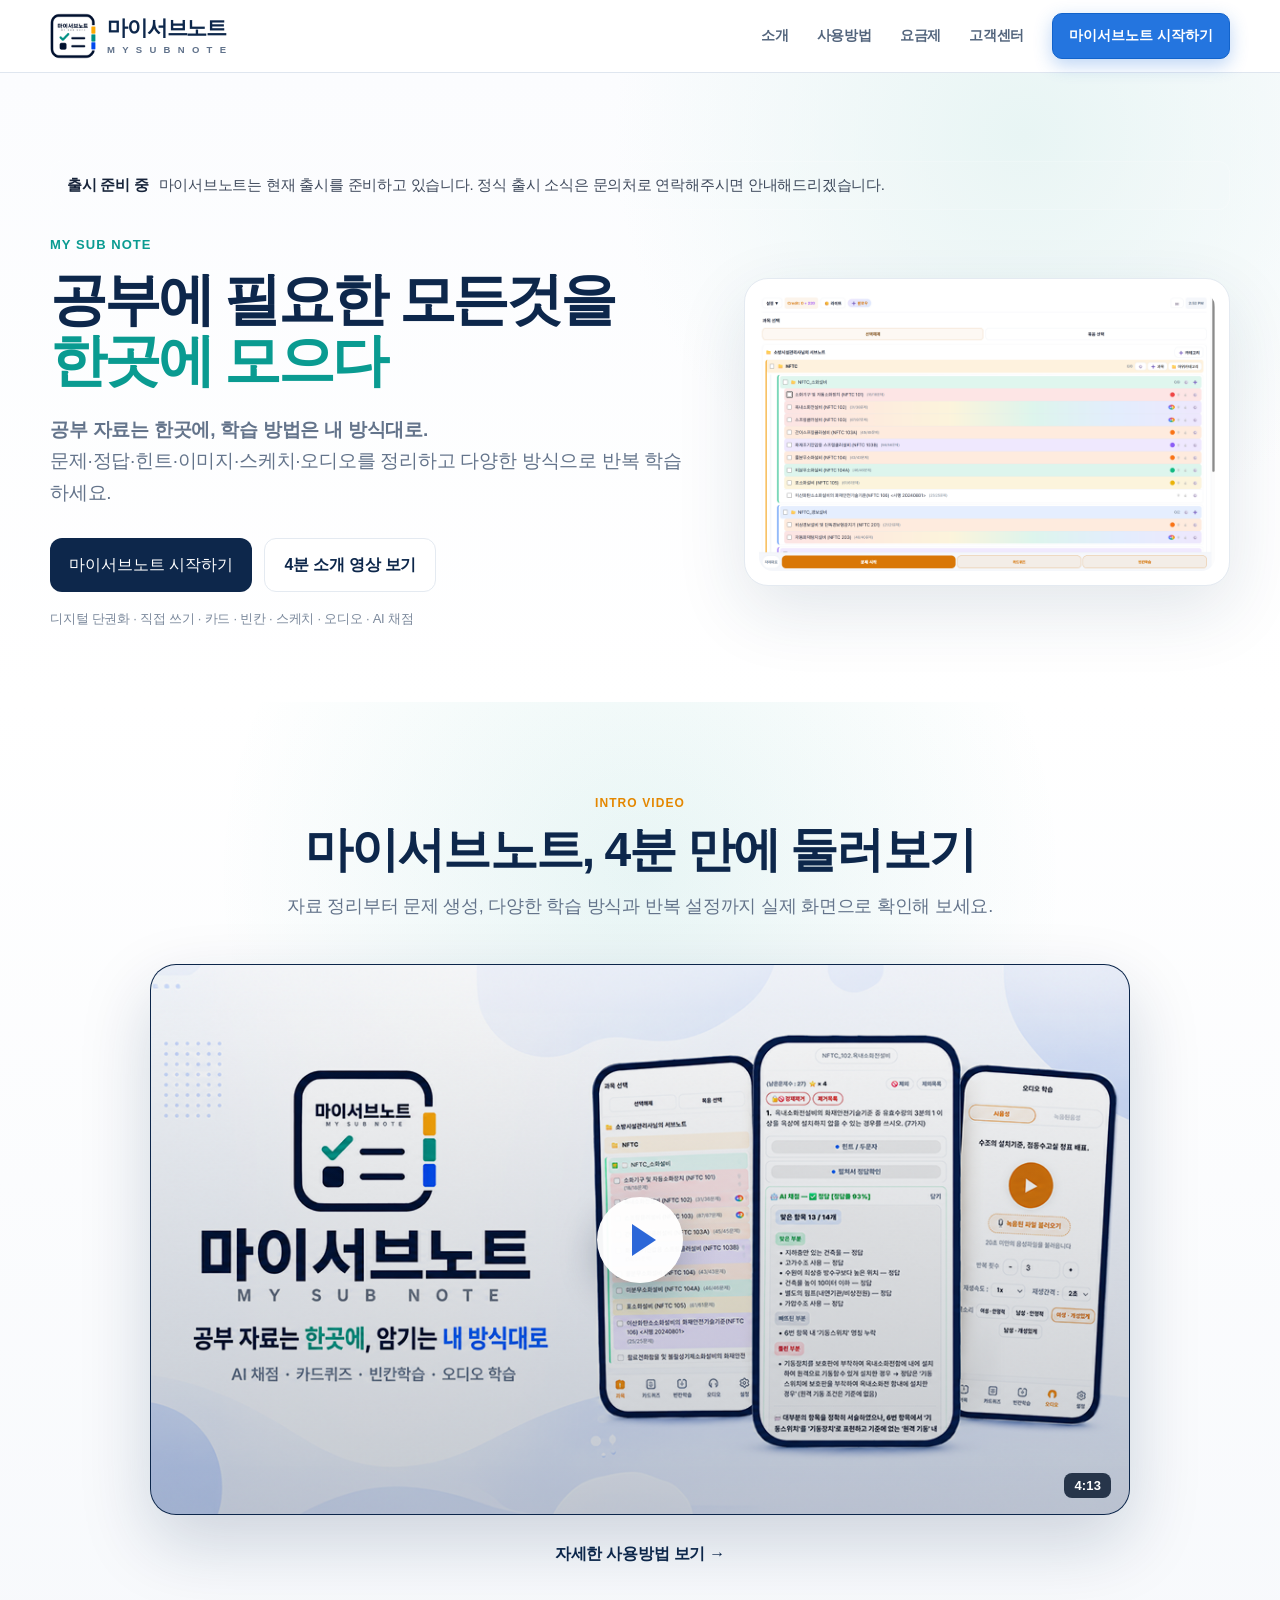
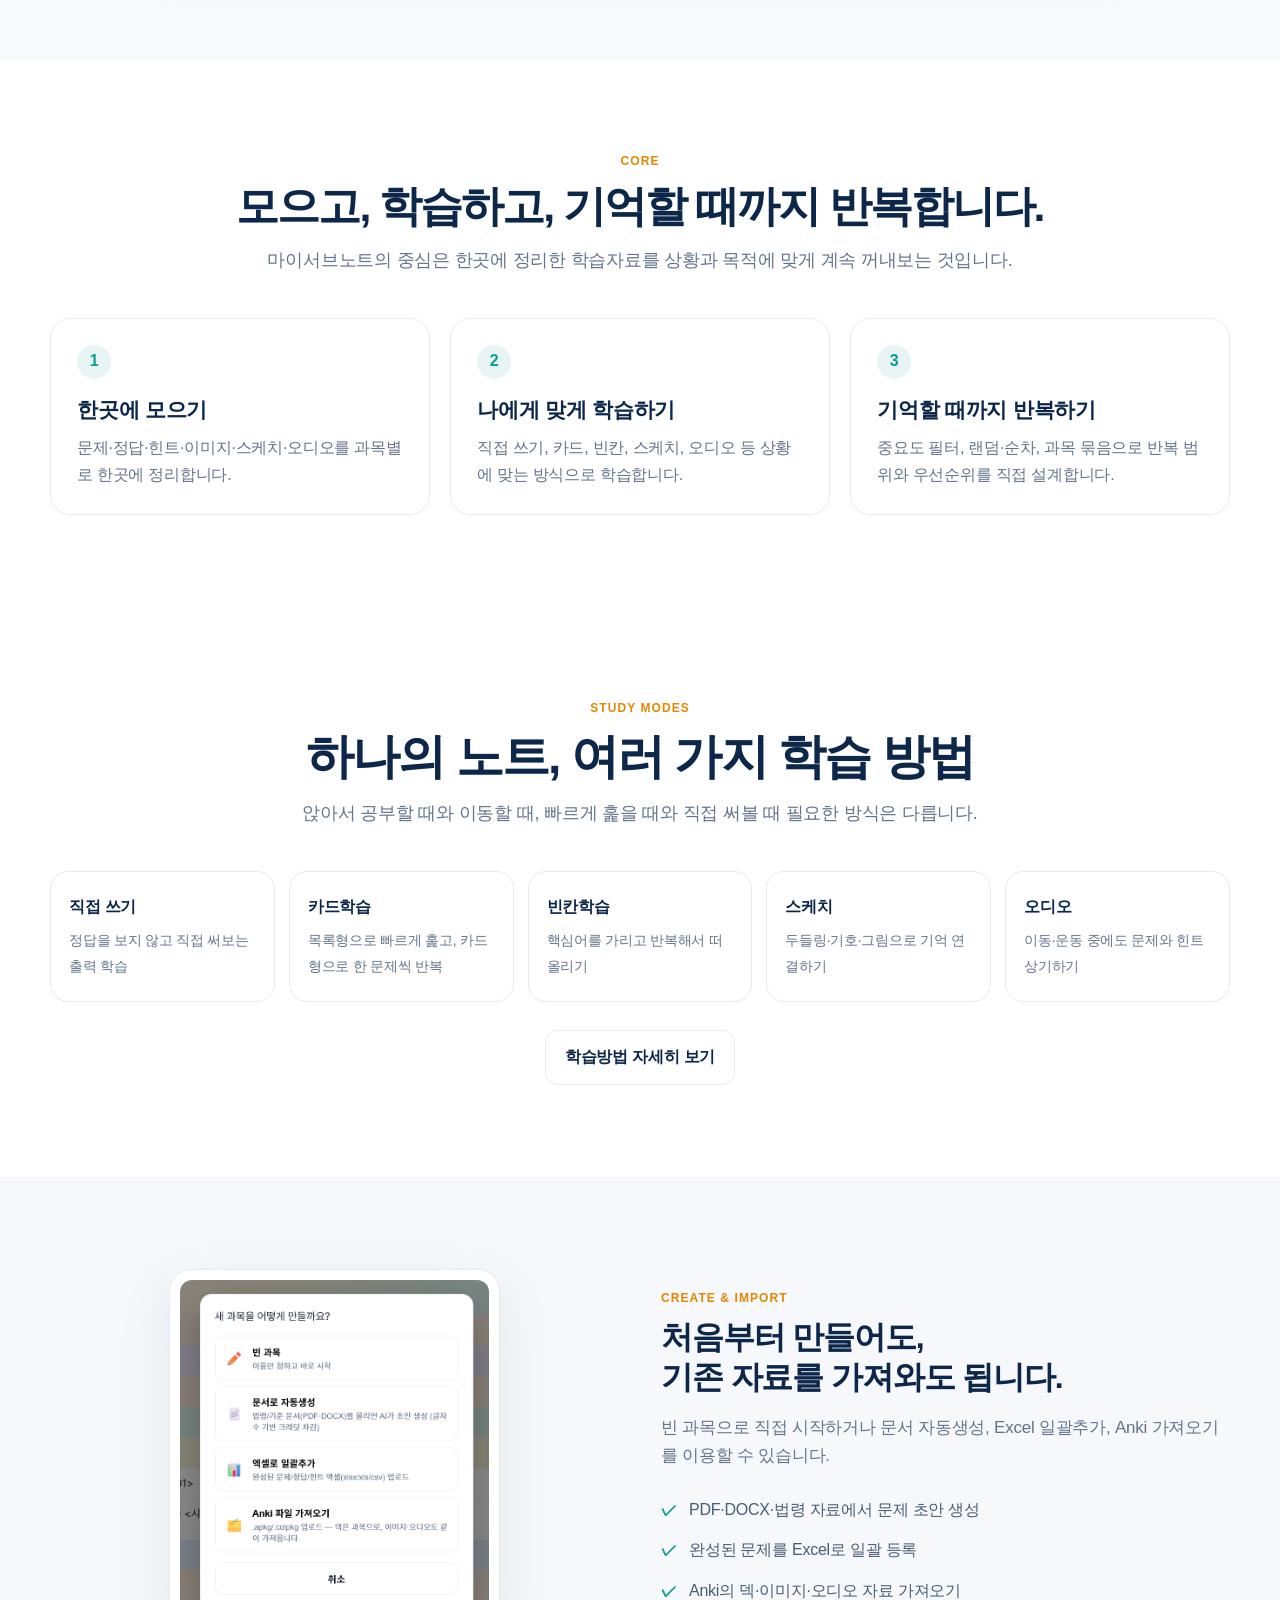
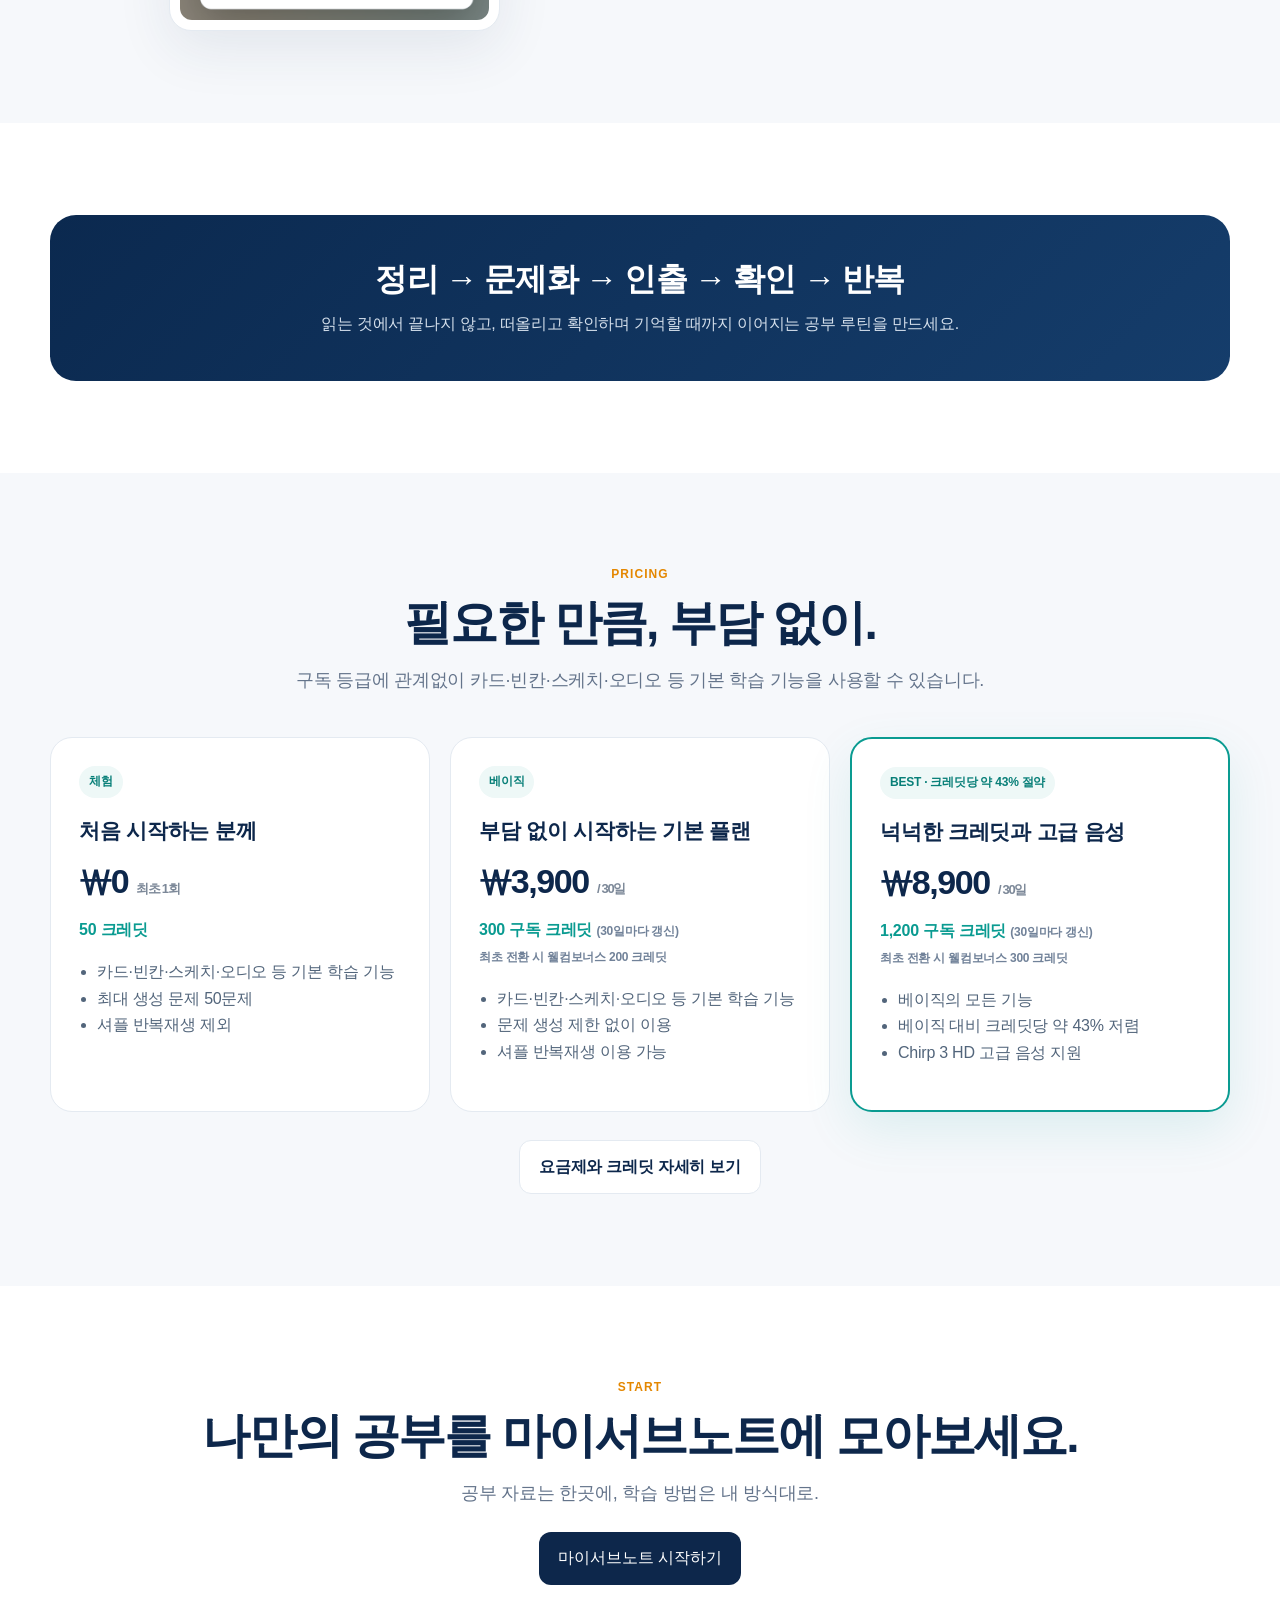
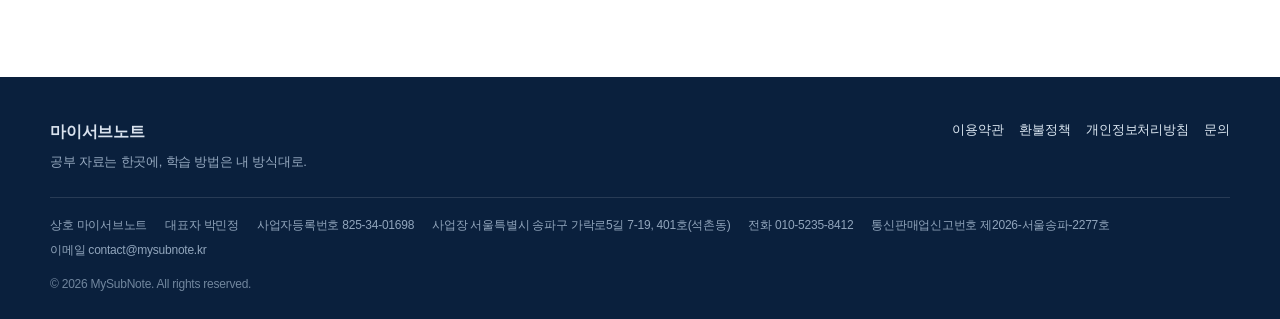
==== commit b89ee057: "소개 영상 및 고화질 썸네일 적용, 홈페이지 정보 정리" ====
--- a/index.html
+++ b/index.html
@@ -29,7 +29,7 @@
   <div class="section-head center intro-video-head"><div class="kicker">INTRO VIDEO</div><h2>마이서브노트, 4분 만에 둘러보기</h2><p class="lead">자료 정리부터 문제 생성, 다양한 학습 방식과 반복 설정까지 실제 화면으로 확인해 보세요.</p></div>
   <div class="intro-video-frame" data-intro-video data-video-id="_yYOLjA535M">
     <button class="intro-video-poster" type="button" aria-label="마이서브노트 소개 영상 재생">
-      <img src="https://i.ytimg.com/vi/_yYOLjA535M/maxresdefault.jpg" alt="" loading="lazy">
+      <img src="assets/video-thumbnail.png" alt="" loading="lazy">
       <span class="intro-video-play" aria-hidden="true"></span>
       <span class="intro-video-duration">4:13</span>
     </button>
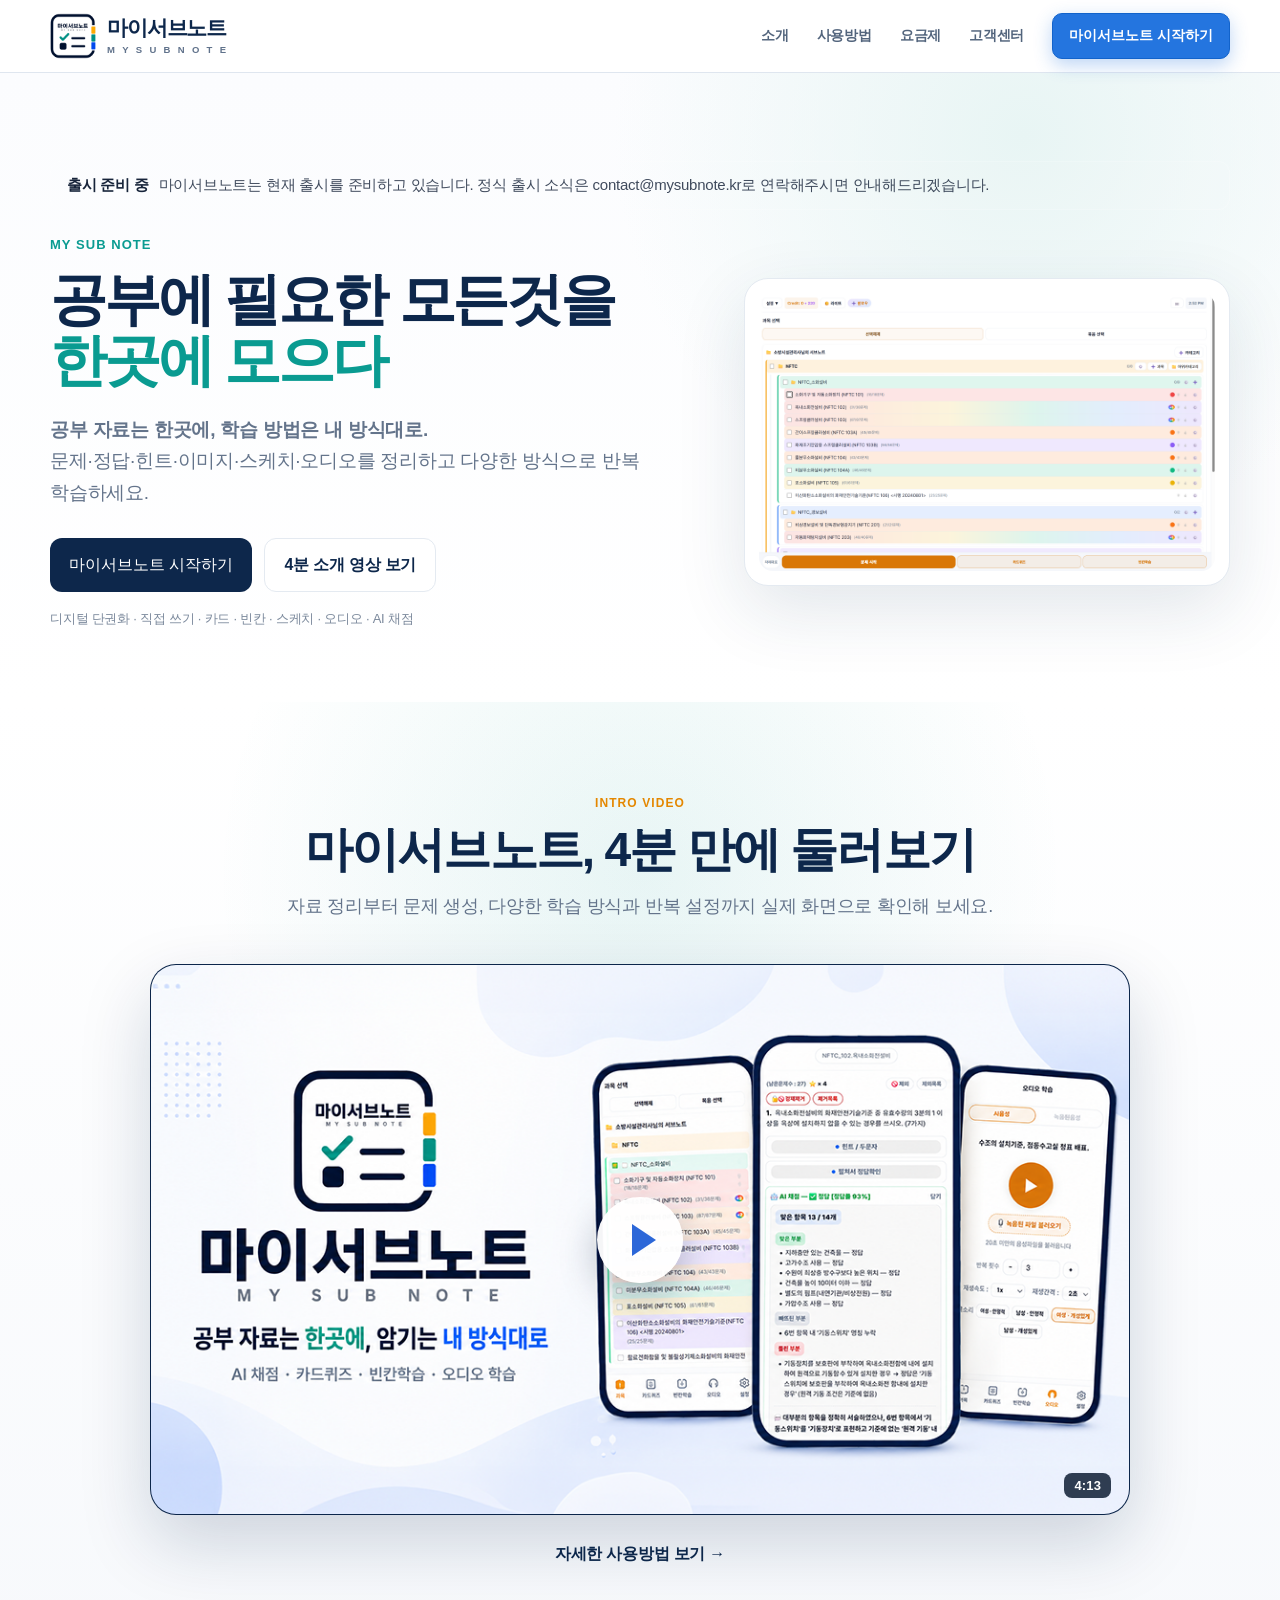
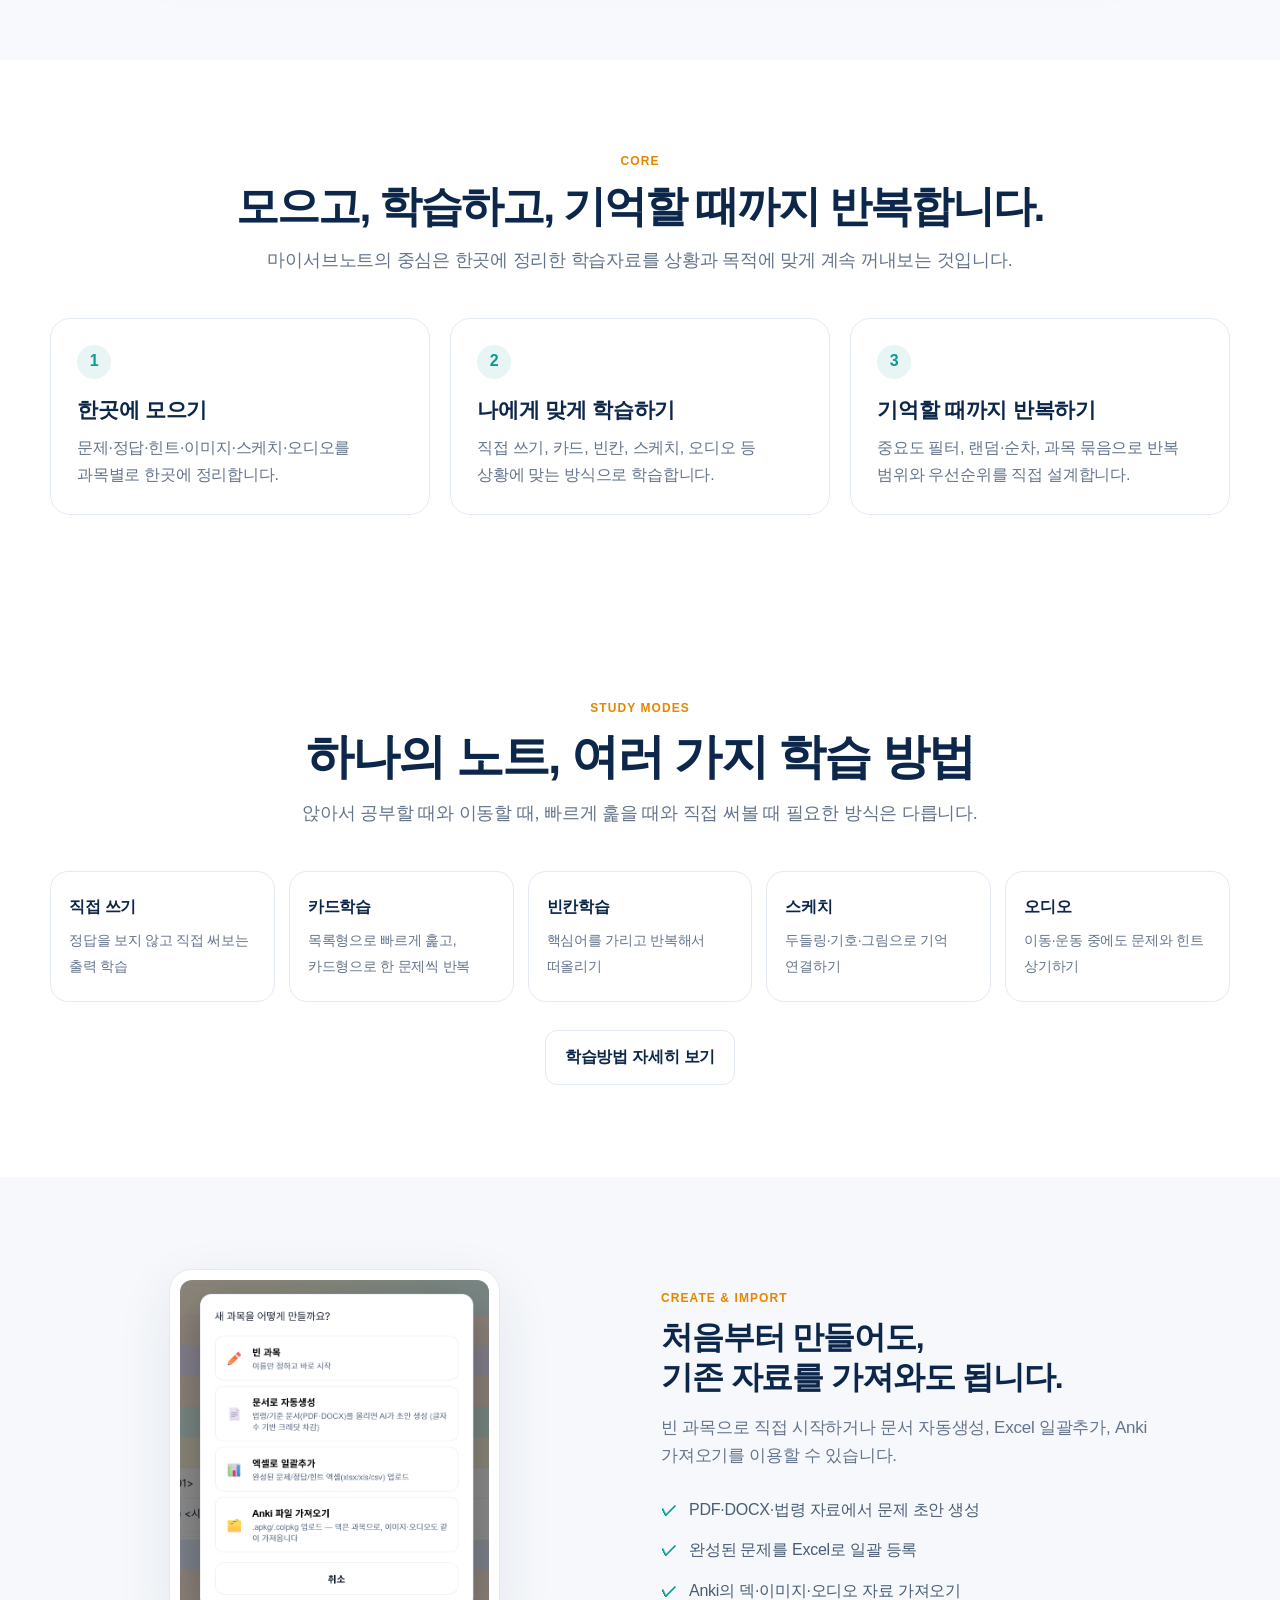
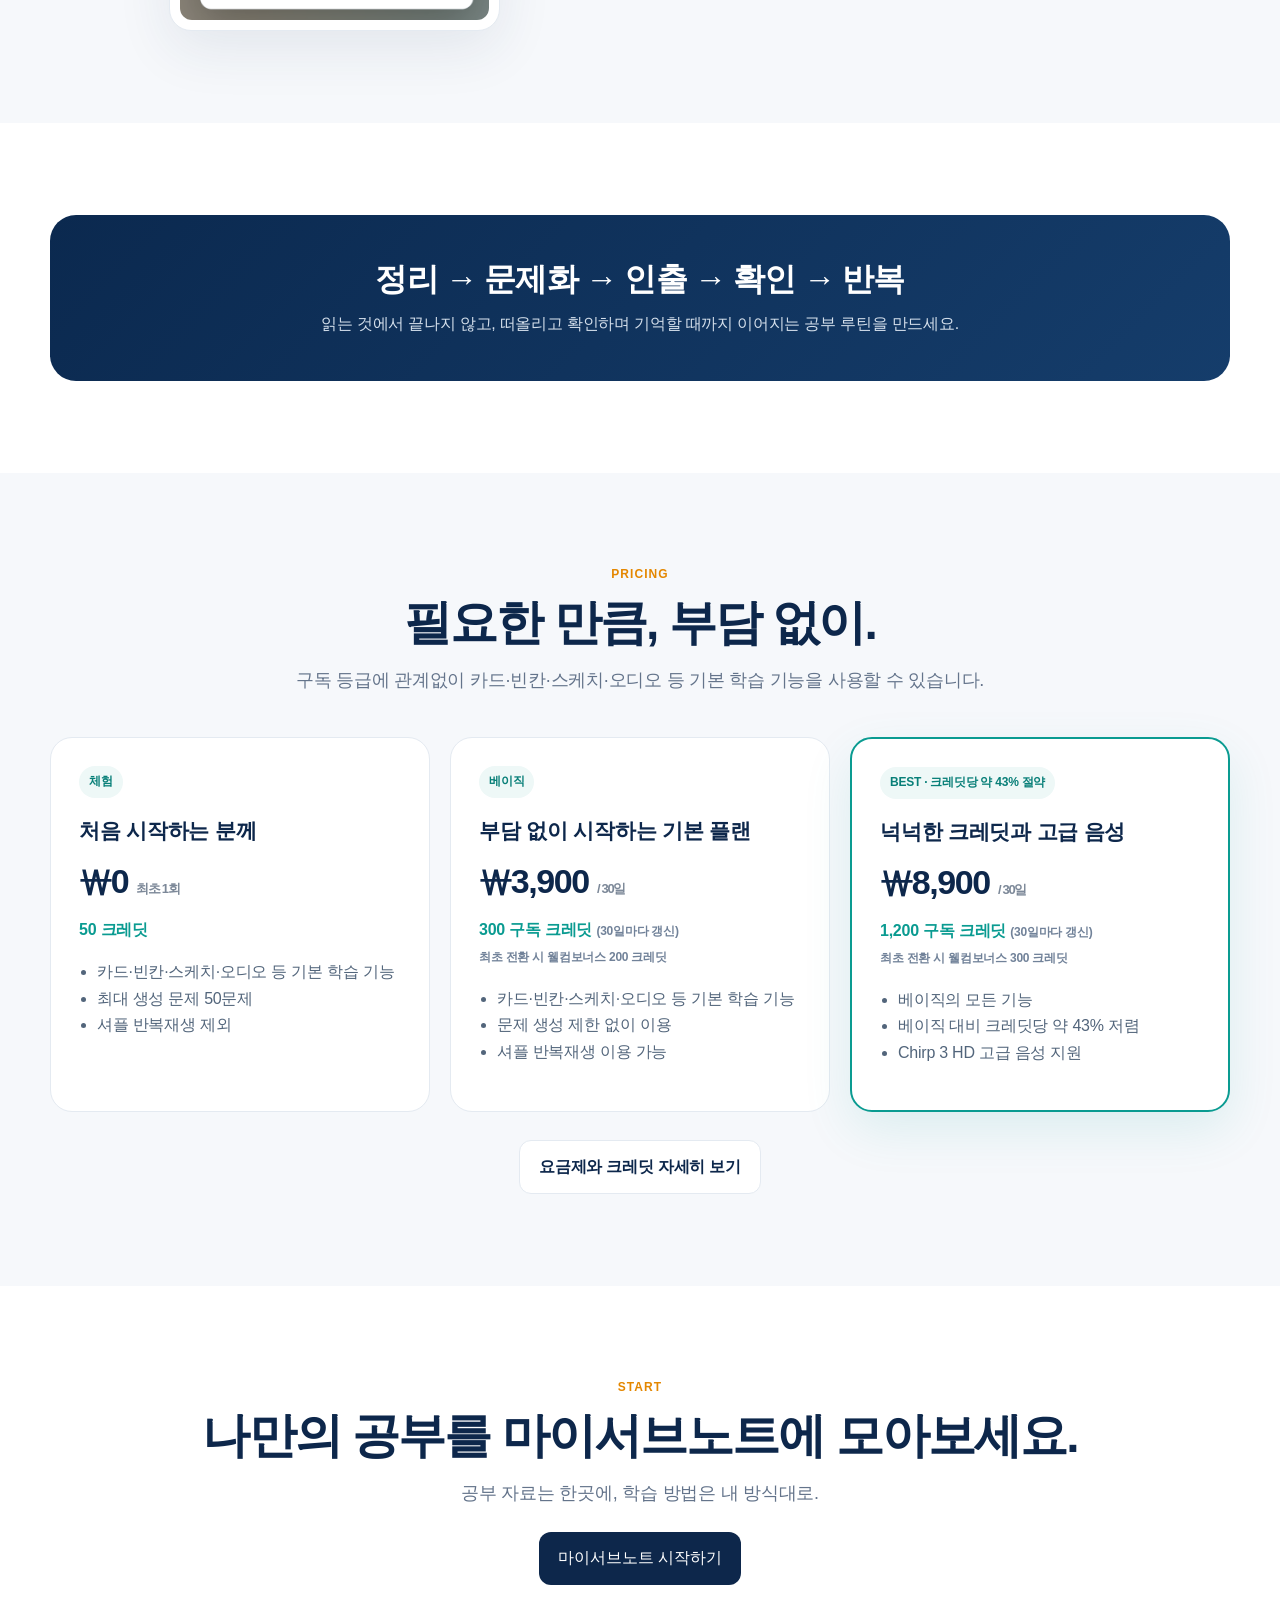
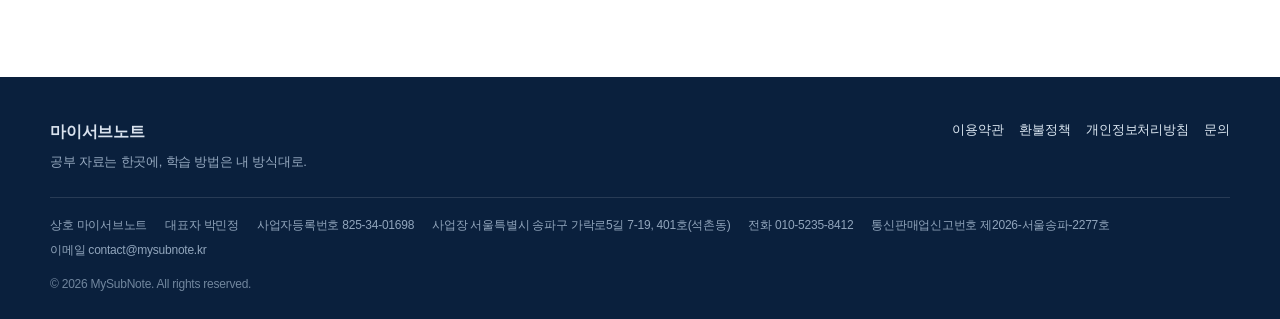
==== commit ba480fba: "이메일 링크 제거 및 일반 텍스트로 변경" ====
--- a/index.html
+++ b/index.html
@@ -16,7 +16,7 @@
 
 <main>
 <section class="hero"><div class="container">
-  <div class="test-site-notice"><b>출시 준비 중</b><span>마이서브노트는 현재 출시를 준비하고 있습니다. 정식 출시 소식은 문의처로 연락해주시면 안내해드리겠습니다.</span></div>
+  <div class="test-site-notice"><b>출시 준비 중</b><span>마이서브노트는 현재 출시를 준비하고 있습니다. 정식 출시 소식은 contact@mysubnote.kr로 연락해주시면 안내해드리겠습니다.</span></div>
 </div><div class="container hero-grid">
   <div><div class="eyebrow">MY SUB NOTE</div><h1>공부에 필요한 모든것을<br><span>한곳에 모으다</span></h1>
   <p><b>공부 자료는 한곳에, 학습 방법은 내 방식대로.</b><br>문제·정답·힌트·이미지·스케치·오디오를 정리하고 다양한 방식으로 반복 학습하세요.</p>
@@ -87,7 +87,7 @@
     <div class="footer-top">
       <div><b>마이서브노트</b><div style="color:#96a9c0;margin-top:6px;font-size:13px">공부 자료는 한곳에, 학습 방법은 내 방식대로.</div></div>
       <div class="footer-links">
-        <a href="terms.html">이용약관</a><a href="refund.html">환불정책</a><a href="privacy.html">개인정보처리방침</a><a href="mailto:contact@mysubnote.kr">문의</a>
+        <a href="terms.html">이용약관</a><a href="refund.html">환불정책</a><a href="privacy.html">개인정보처리방침</a><span>문의</span>
       </div>
     </div>
     <div class="business"><span>상호 마이서브노트</span><span>대표자 박민정</span><span>사업자등록번호 825-34-01698</span><span>사업장 서울특별시 송파구 가락로5길 7-19, 401호(석촌동)</span><span>전화 010-5235-8412</span><span>통신판매업신고번호 제2026-서울송파-2277호</span><span>이메일 contact@mysubnote.kr</span></div>
--- a/styles.css
+++ b/styles.css
@@ -6,7 +6,7 @@
 }
 *{box-sizing:border-box}
 html{scroll-behavior:smooth}
-body{margin:0;font-family:Pretendard,-apple-system,BlinkMacSystemFont,"Segoe UI",sans-serif;color:var(--ink);background:#fff;line-height:1.65;letter-spacing:-.015em}
+body{margin:0;font-family:Pretendard,-apple-system,BlinkMacSystemFont,"Segoe UI",sans-serif;color:var(--ink);background:#fff;line-height:1.65;letter-spacing:-.015em;word-break:keep-all;overflow-wrap:break-word}
 a{color:inherit}
 img{max-width:100%;display:block}
 .container{width:min(1180px,calc(100% - 40px));margin:auto}
@@ -40,9 +40,7 @@
 .intro-video-head h2{margin-top:8px}
 .intro-video-frame{position:relative;width:min(100%,980px);aspect-ratio:16/9;margin:0 auto;overflow:hidden;border:1px solid rgba(13,39,75,.12);border-radius:26px;background:#0d274b;box-shadow:0 28px 70px rgba(13,39,75,.18)}
 .intro-video-poster{position:absolute;inset:0;width:100%;height:100%;padding:0;border:0;background:#0d274b;cursor:pointer;overflow:hidden}
-.intro-video-poster::after{content:"";position:absolute;inset:0;background:linear-gradient(180deg,rgba(7,23,45,.03),rgba(7,23,45,.22))}
-.intro-video-poster img{width:100%;height:100%;object-fit:cover;transition:transform .35s ease,filter .35s ease}
-.intro-video-poster:hover img{transform:scale(1.015);filter:brightness(.9)}
+.intro-video-poster img{width:100%;height:100%;object-fit:cover}
 .intro-video-poster:focus-visible{outline:4px solid var(--blue);outline-offset:-4px}
 .intro-video-play{position:absolute;left:50%;top:50%;z-index:2;width:86px;height:86px;border-radius:50%;background:rgba(255,255,255,.96);box-shadow:0 14px 38px rgba(7,23,45,.28);transform:translate(-50%,-50%);transition:transform .2s ease,background .2s ease}
 .intro-video-play::after{content:"";position:absolute;left:35px;top:27px;border-top:16px solid transparent;border-bottom:16px solid transparent;border-left:24px solid var(--blue)}
@@ -105,10 +103,11 @@
 summary{cursor:pointer;font-weight:850;color:var(--navy);font-size:17px}
 details p{color:var(--muted);margin:12px 0 0}
 .contactbox{max-width:900px;margin:36px auto 0;padding:30px;background:var(--soft);border:1px solid var(--line);border-radius:20px;text-align:center}
+.contact-email{color:var(--navy);font-size:18px;font-weight:800;overflow-wrap:anywhere}
 .site-footer{background:#0a203d;color:#d9e2ee;padding:42px 0 24px}
 .footer-top{display:flex;justify-content:space-between;gap:28px}
 .footer-links{display:flex;gap:16px;flex-wrap:wrap}
-.footer-links a{text-decoration:none;color:#dce7f2;font-size:13px}
+.footer-links a,.footer-links span{text-decoration:none;color:#dce7f2;font-size:13px}
 .business{margin-top:24px;padding-top:18px;border-top:1px solid rgba(255,255,255,.12);display:flex;flex-wrap:wrap;gap:6px 18px;color:#91a5bc;font-size:12px}
 .copyright{margin-top:14px;color:#71869e;font-size:12px}
 .legal{max-width:800px;margin:48px auto 90px}
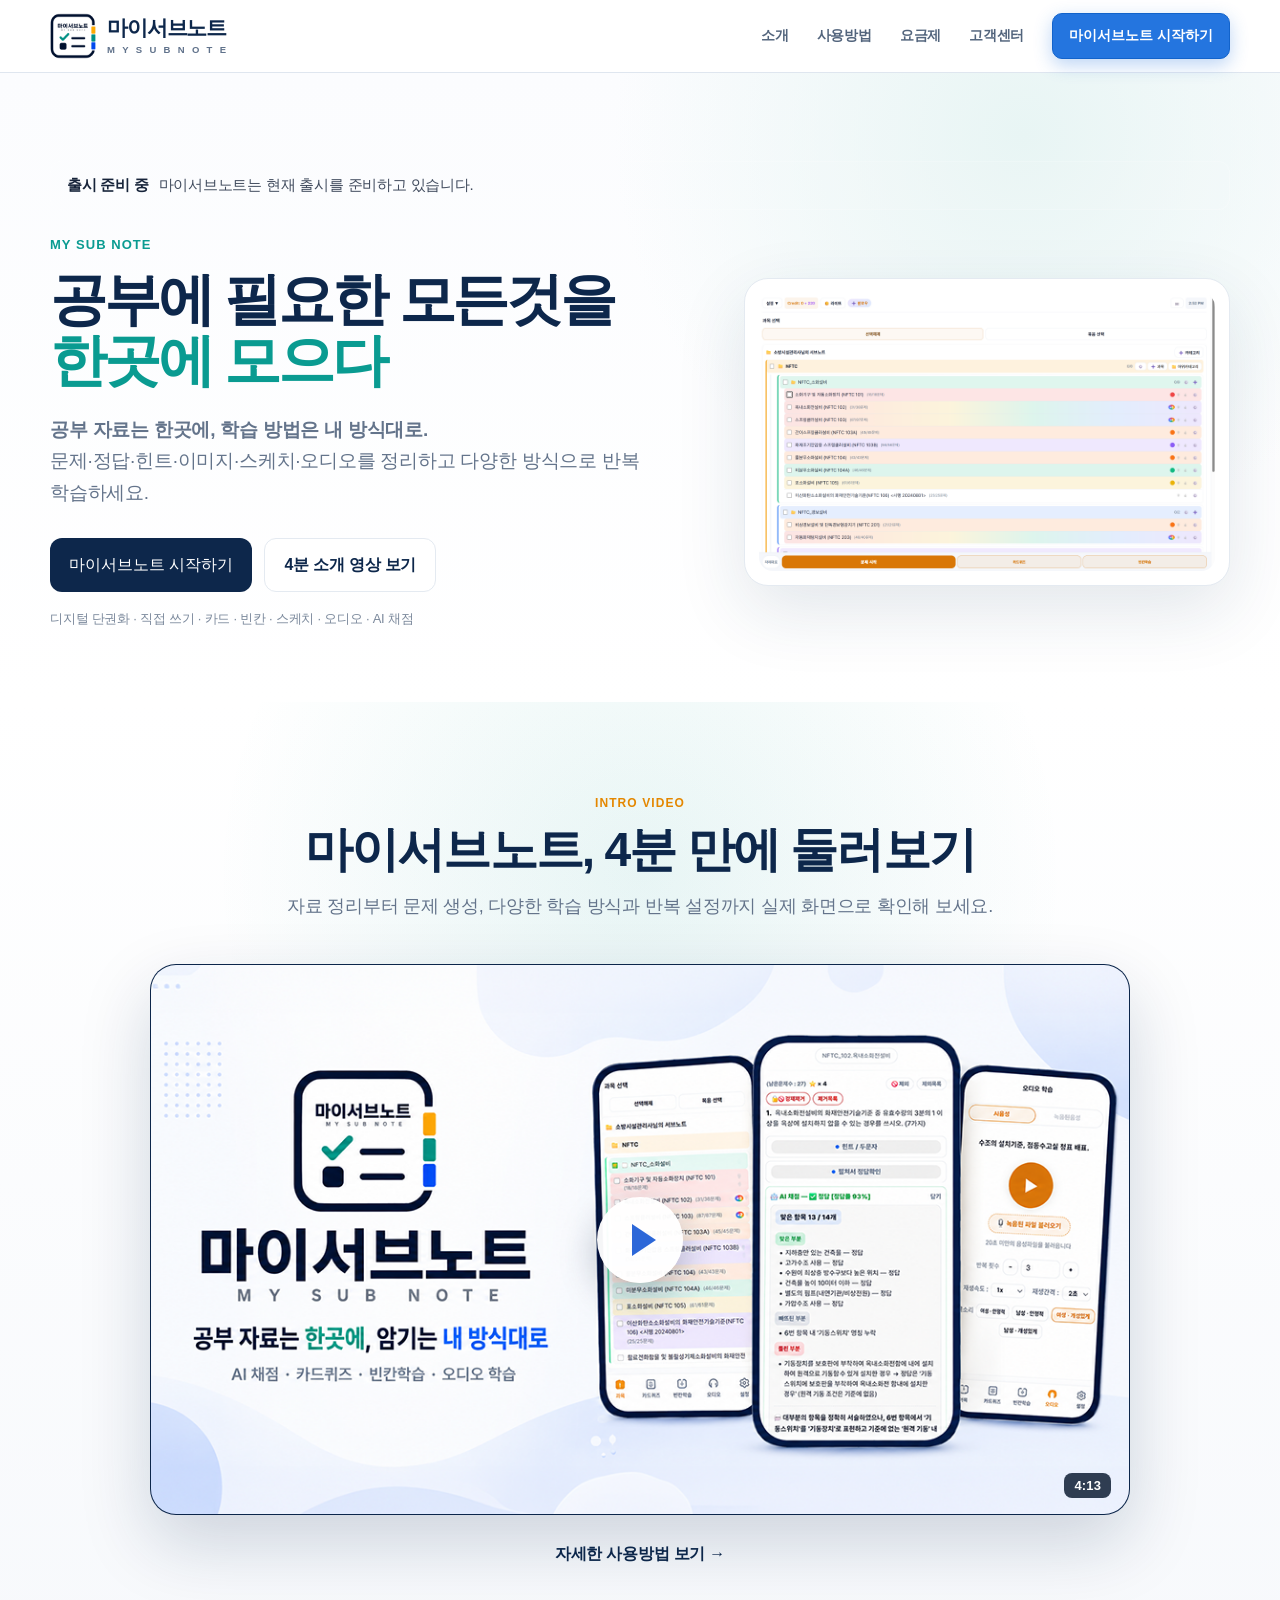
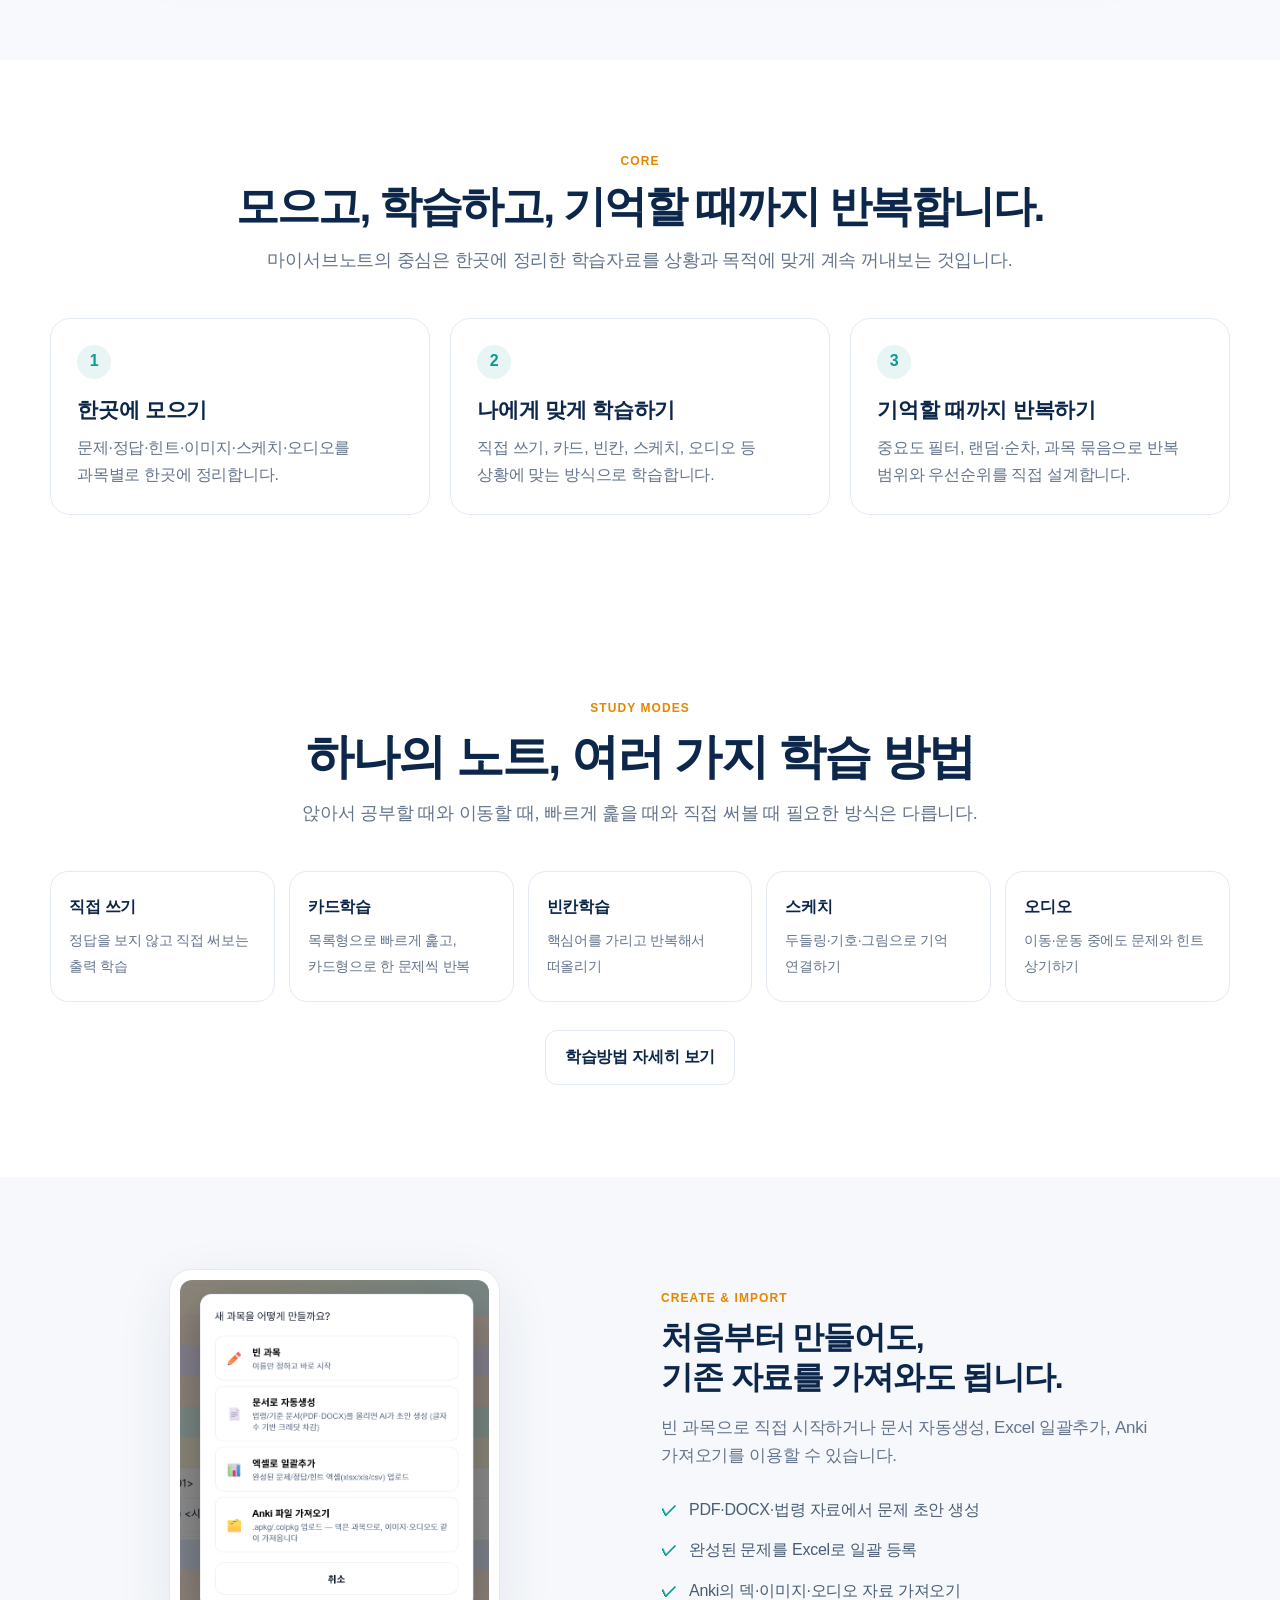
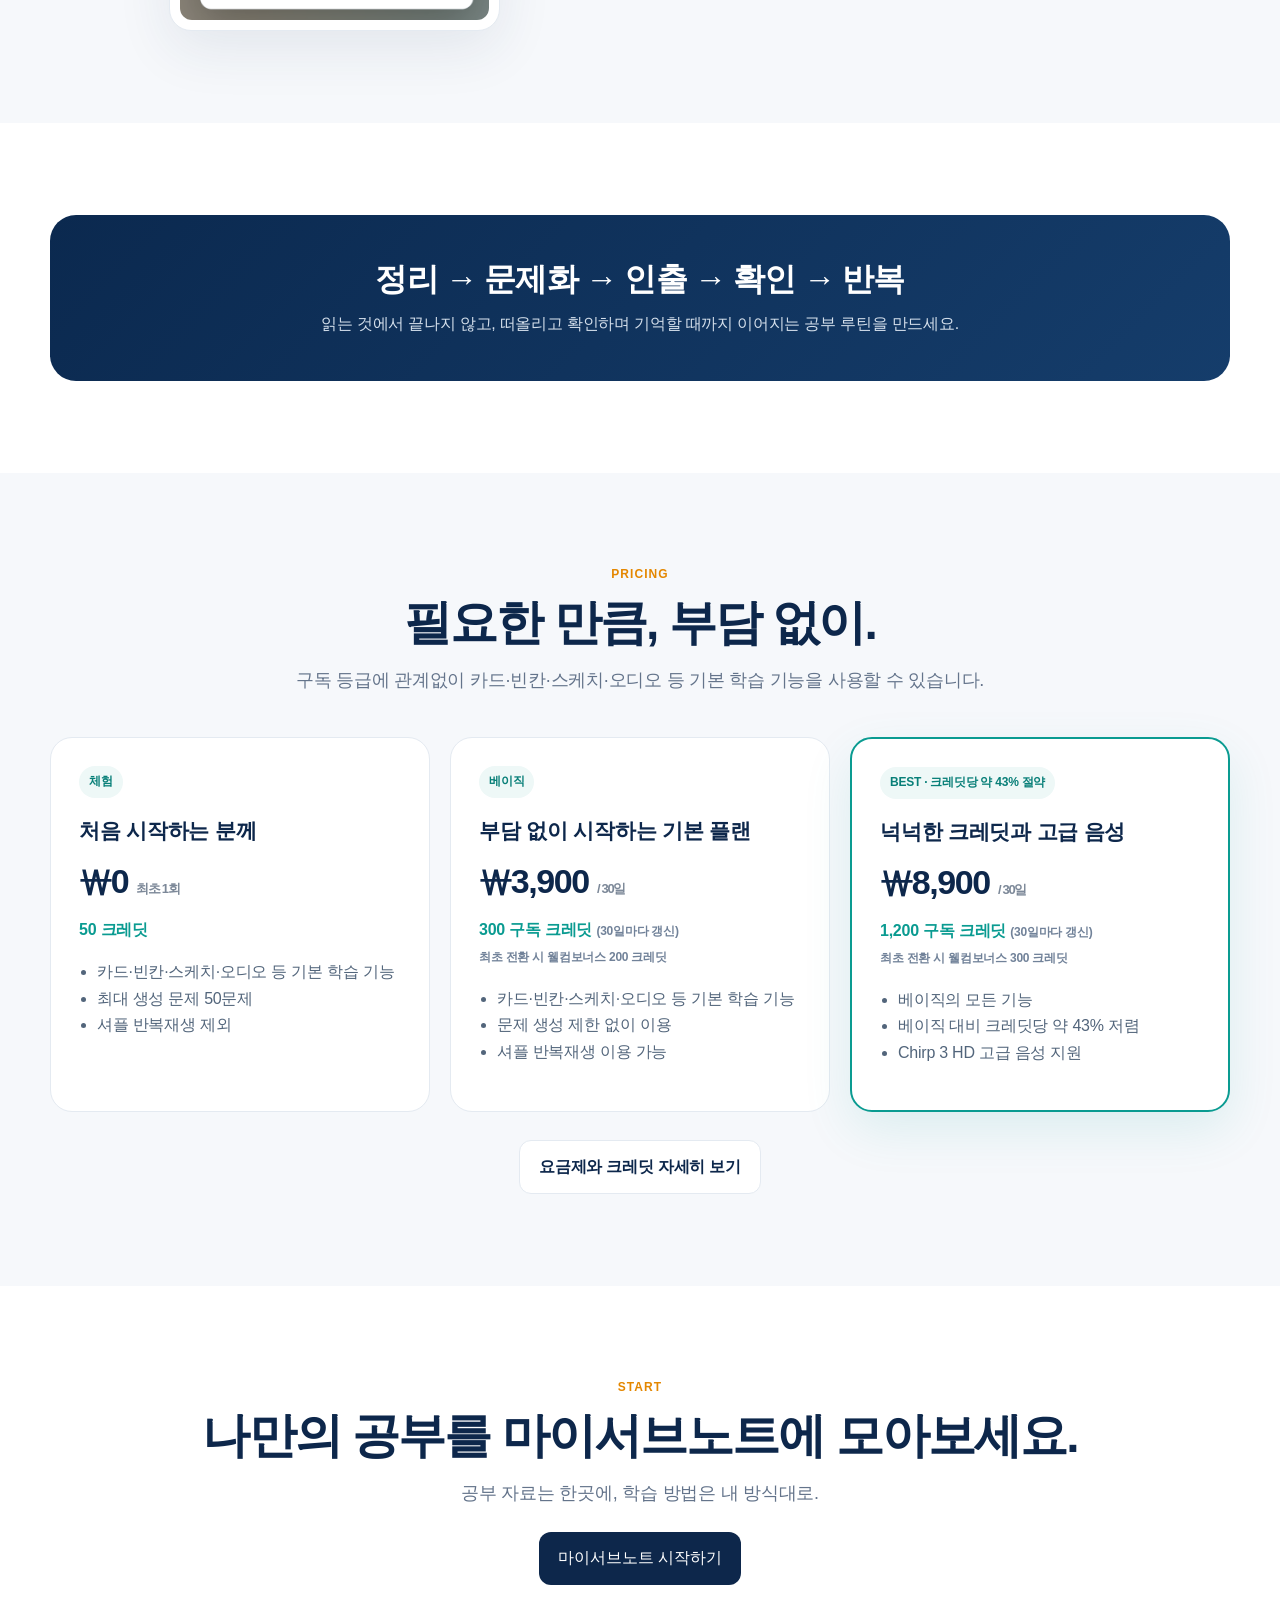
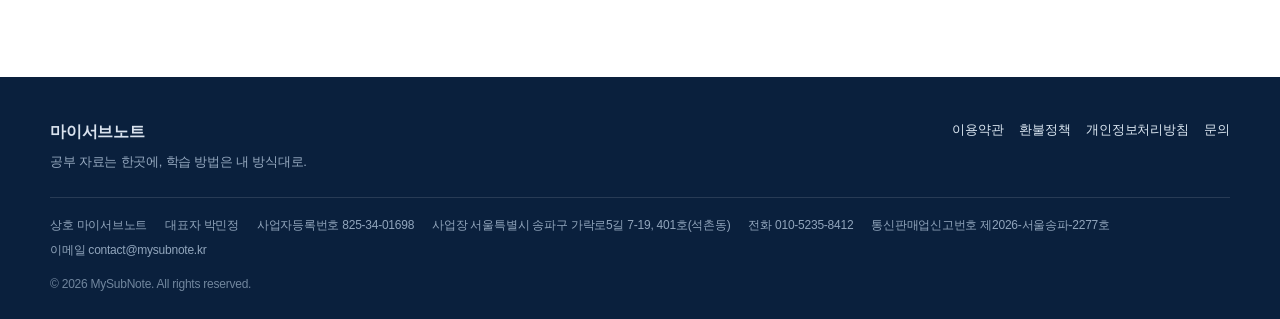
==== commit 699f5663: "출시 준비 안내 문구 간소화" ====
--- a/index.html
+++ b/index.html
@@ -16,7 +16,7 @@
 
 <main>
 <section class="hero"><div class="container">
-  <div class="test-site-notice"><b>출시 준비 중</b><span>마이서브노트는 현재 출시를 준비하고 있습니다. 정식 출시 소식은 contact@mysubnote.kr로 연락해주시면 안내해드리겠습니다.</span></div>
+  <div class="test-site-notice"><b>출시 준비 중</b><span>마이서브노트는 현재 출시를 준비하고 있습니다.</span></div>
 </div><div class="container hero-grid">
   <div><div class="eyebrow">MY SUB NOTE</div><h1>공부에 필요한 모든것을<br><span>한곳에 모으다</span></h1>
   <p><b>공부 자료는 한곳에, 학습 방법은 내 방식대로.</b><br>문제·정답·힌트·이미지·스케치·오디오를 정리하고 다양한 방식으로 반복 학습하세요.</p>
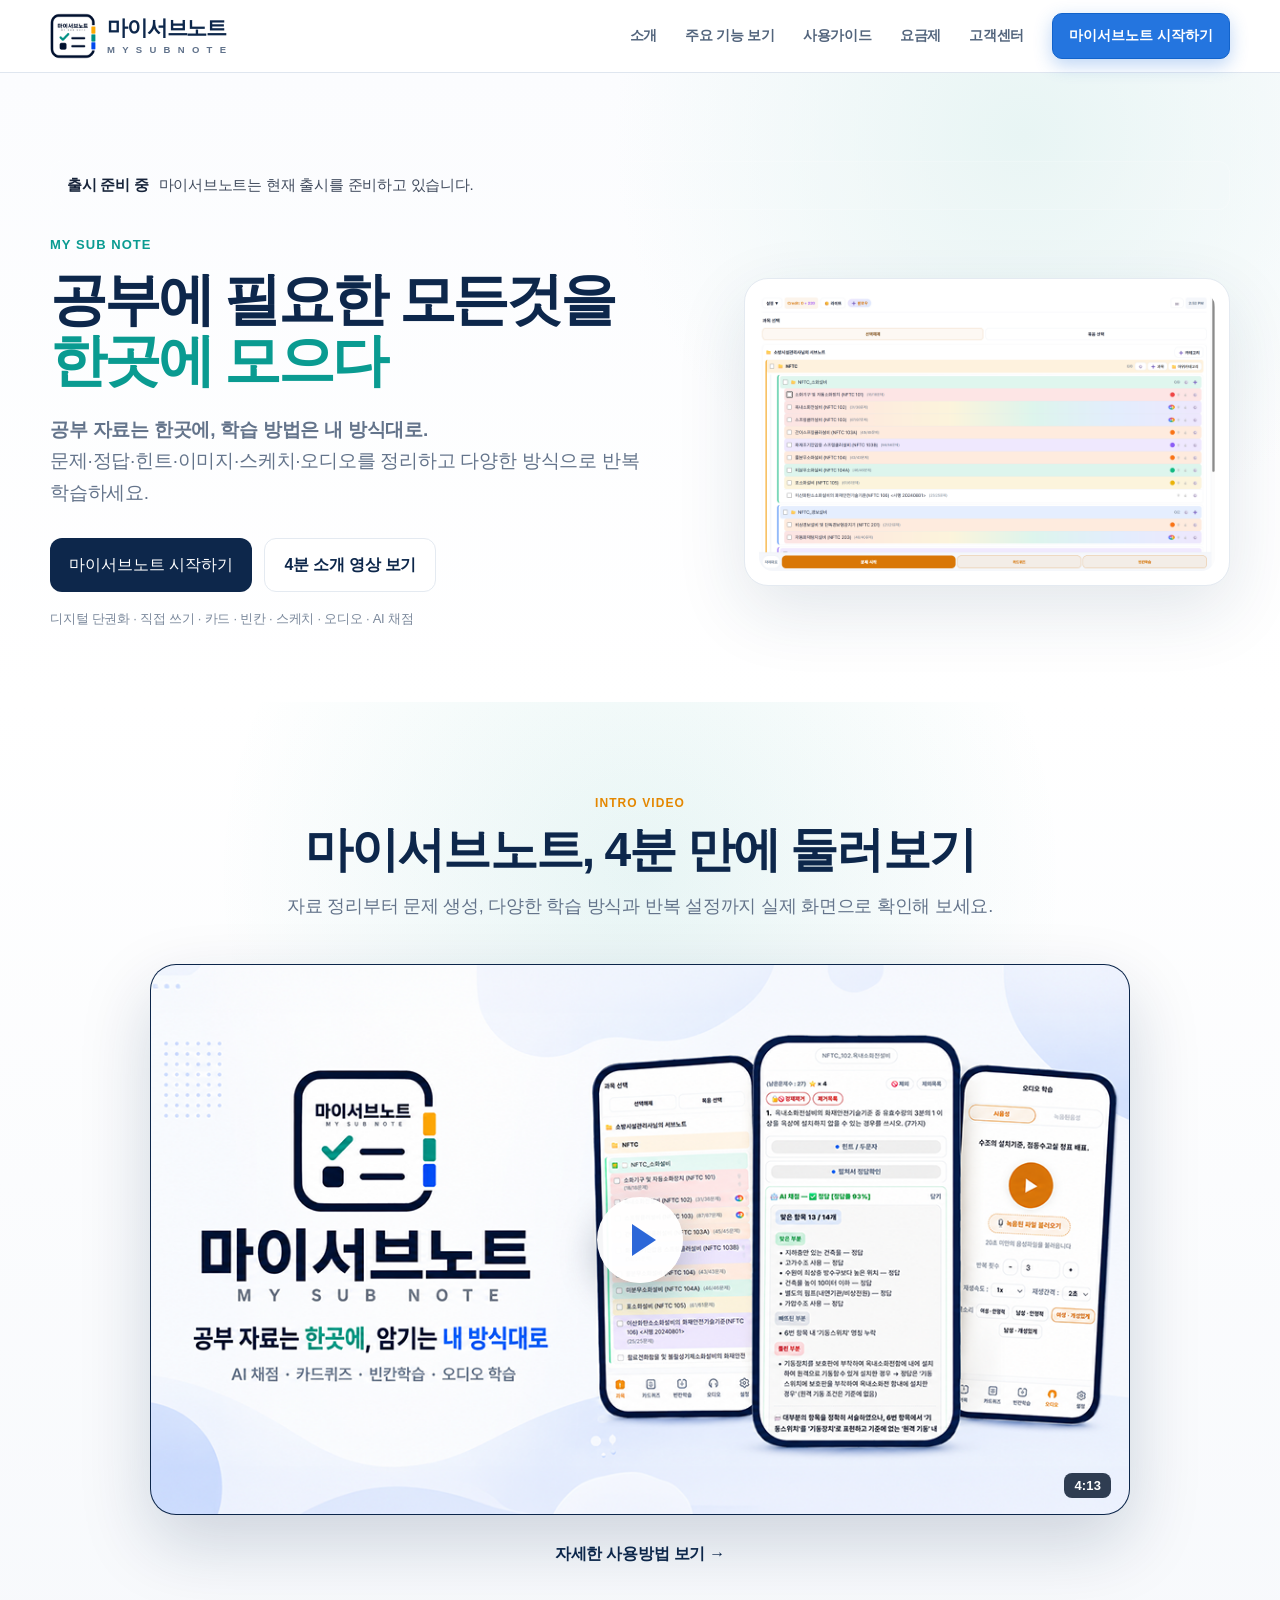
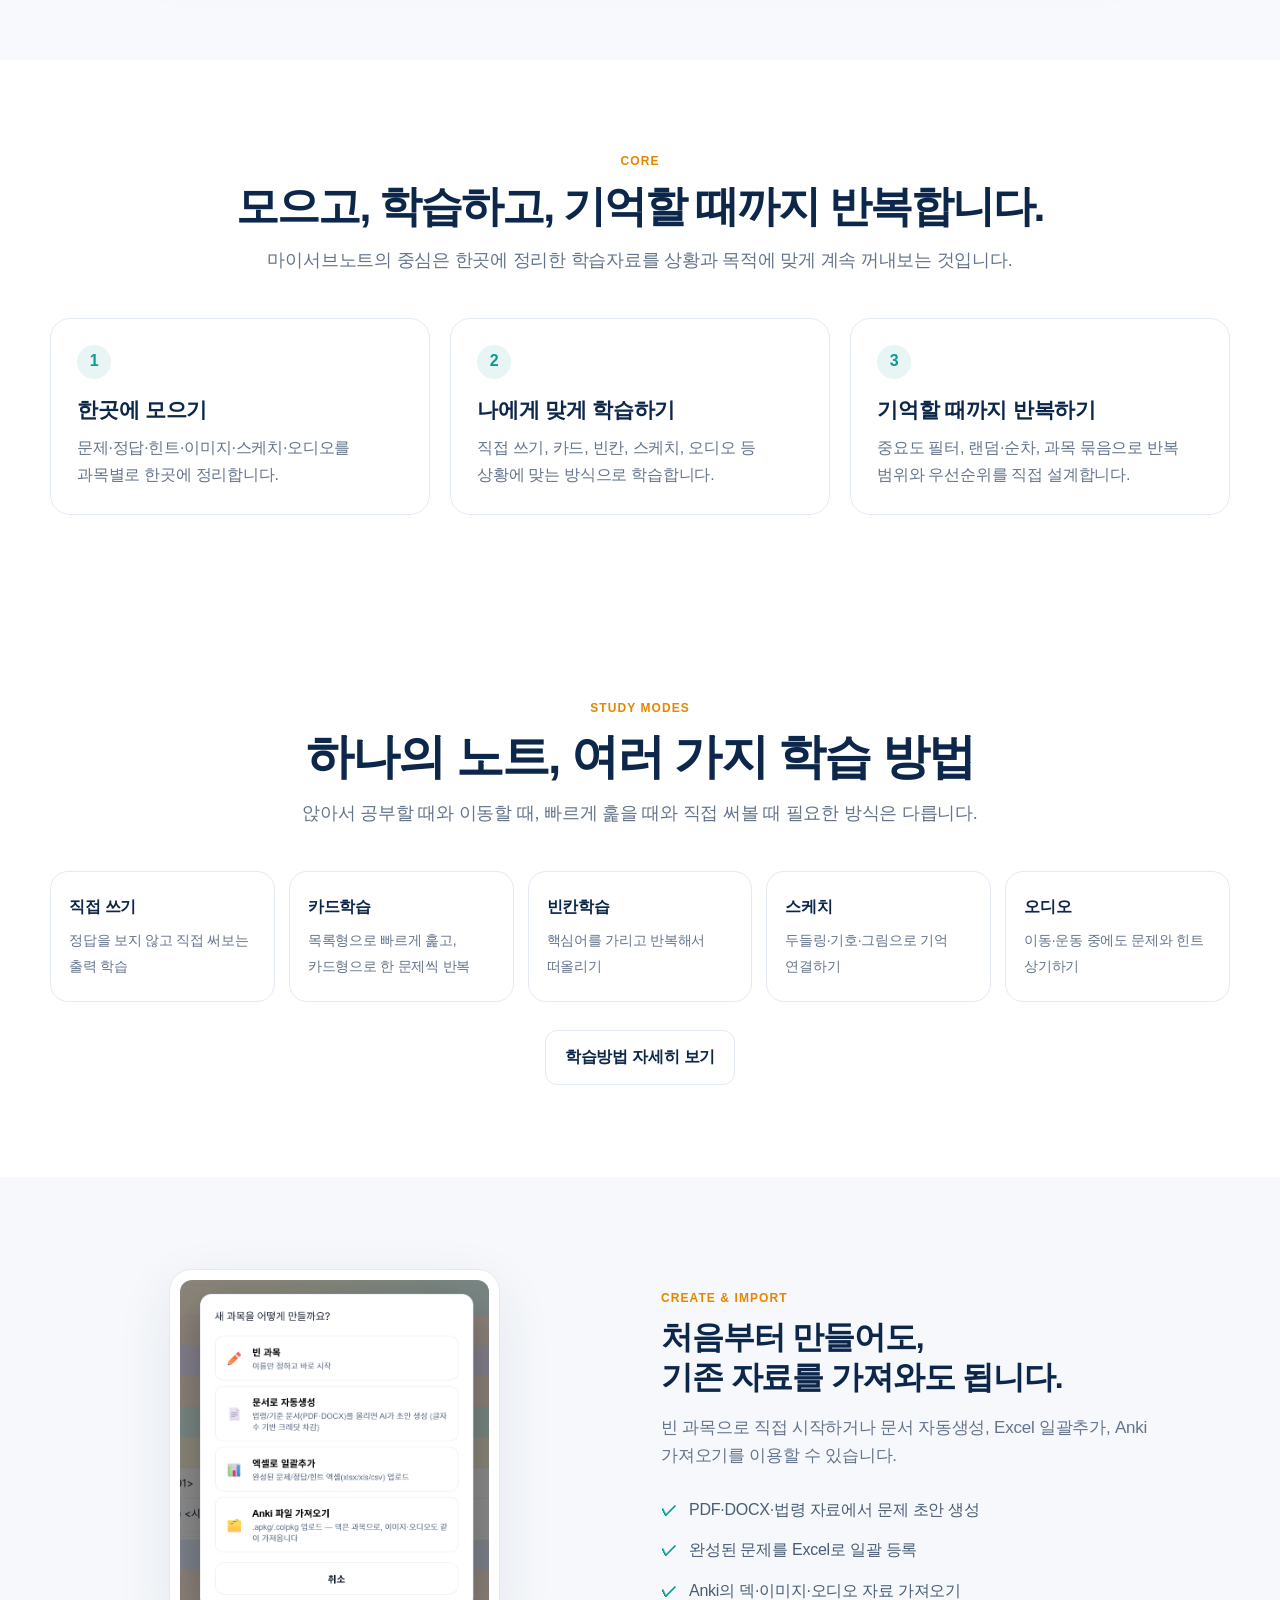
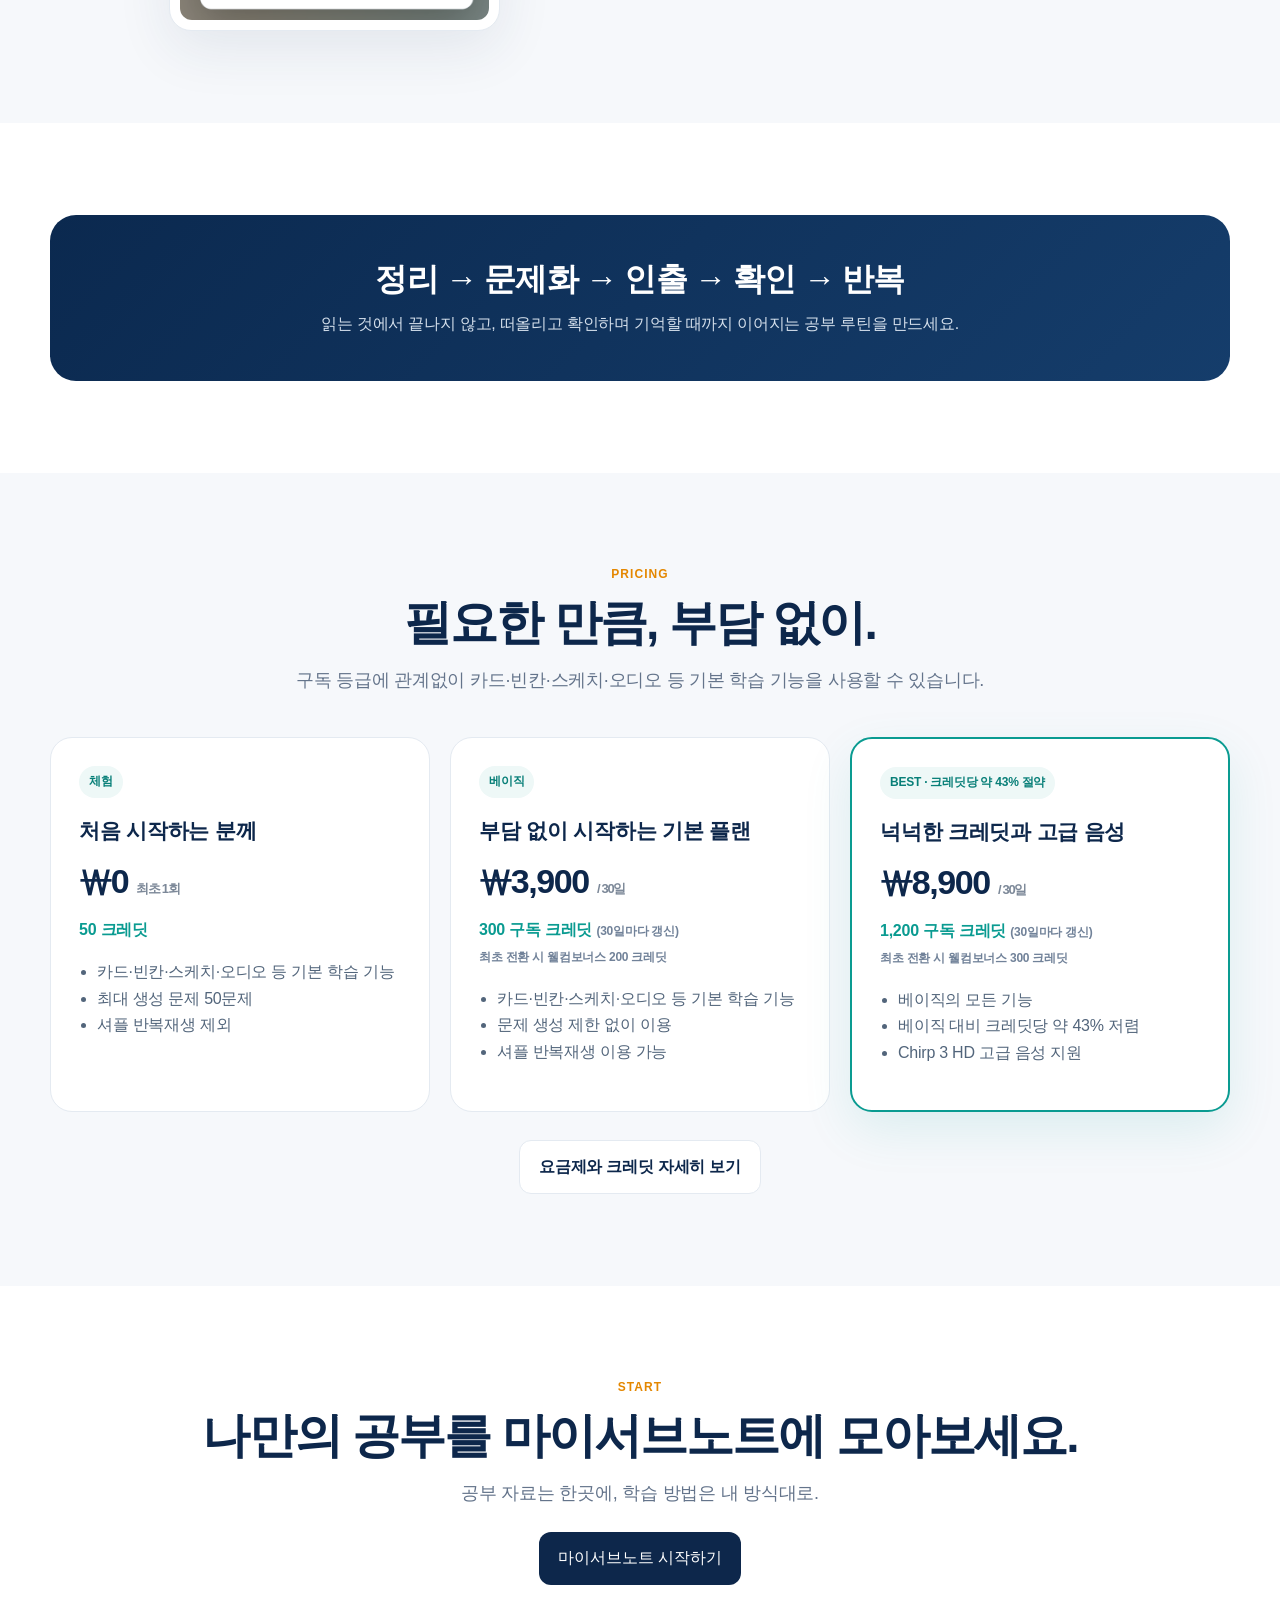
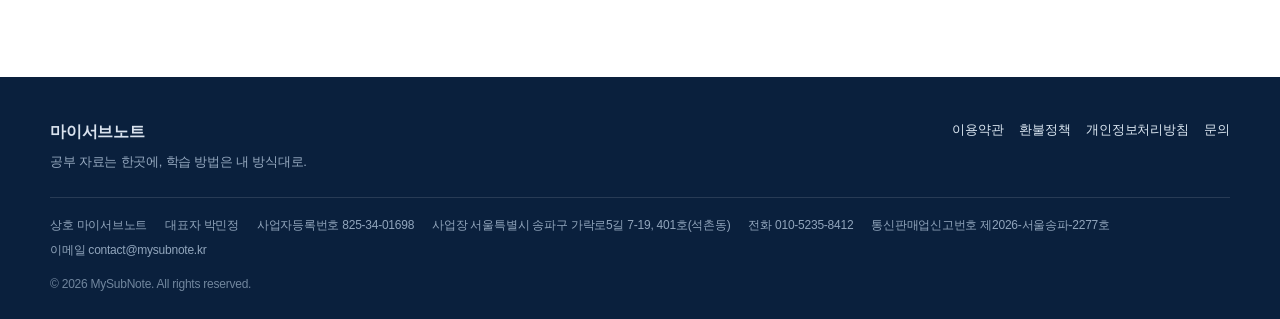
==== commit daacaa53: "Update MySubNote homepage" ====
--- a/index.html
+++ b/index.html
@@ -6,7 +6,8 @@
     <button class="menu-toggle" type="button" aria-label="메뉴 열기" aria-expanded="false"><span></span><span></span><span></span></button>
     <nav class="navlinks" aria-label="주요 메뉴">
       <a href="index.html">소개</a>
-      <a href="guide.html">사용방법</a>
+      <a href="guide.html">주요 기능 보기</a>
+      <a href="howto.html">사용가이드</a>
       <a href="pricing.html">요금제</a>
       <a href="support.html">고객센터</a>
       <button class="nav-cta app-notice-trigger" type="button" data-app-notice>마이서브노트 시작하기</button>
--- a/styles.css
+++ b/styles.css
@@ -221,8 +221,12 @@
 .audio-study-visual img{width:100%;height:auto}
 
 /* PWA install guide */
-.install-section{padding-top:72px}
+.install-section{padding-top:56px}
+.install-section .section-head{max-width:900px;margin-bottom:32px}
+.install-section .section-head h2{margin:8px 0 12px;font-size:clamp(30px,3.1vw,36px);line-height:1.26;letter-spacing:-.035em;white-space:normal}
+.install-section .section-head .lead{max-width:850px;margin:0 auto;font-size:16px;line-height:1.75}
 .env-box{margin:34px auto 28px;max-width:1000px;background:#f6f9ff;border:1px solid #dfe8f7;border-radius:20px;padding:28px 30px}
+.install-section .env-box{margin-top:26px}
 .env-box h3{margin:0 0 8px;font-size:20px;color:var(--navy)}
 .env-box p{margin:0;color:#53657d;line-height:1.75}
 .env-tags{display:flex;flex-wrap:wrap;gap:9px;margin:18px 0 14px}.env-tags span{background:#fff;border:1px solid #dce5f1;border-radius:999px;padding:8px 12px;font-size:13px;font-weight:750;color:#38506f}
@@ -234,10 +238,12 @@
 .os-badge{display:inline-block;font-size:11px;font-weight:900;letter-spacing:.1em;color:#2c67d8;background:#edf4ff;border-radius:999px;padding:6px 9px}
 .card-note{margin:14px 0 0;font-size:12.5px;color:#7a899d}
 @media(max-width:900px){.audio-study-showcase{grid-template-columns:1fr}.audio-study-visual{width:min(72%,430px);max-width:430px}.install-grid{grid-template-columns:1fr}}
+@media(max-width:900px){.install-section{padding-top:52px}.install-section .section-head{max-width:760px;margin-bottom:28px}.install-section .section-head h2{font-size:clamp(29px,4.5vw,35px)}}
+@media(max-width:560px){.install-section{padding-top:46px}.install-section .section-head h2{font-size:28px;line-height:1.32}.install-section .section-head .lead{font-size:15px;line-height:1.7}}
 .legal{line-height:1.75}.legal ol,.legal ul{padding-left:22px}.legal li+li{margin-top:5px}.legal hr{border:0;border-top:1px solid var(--line);margin:30px 0}.legal pre.refund-formula{white-space:pre-wrap;background:#f6f9ff;border:1px solid #dfe8f7;border-radius:14px;padding:18px 20px;color:#304865;font:600 13px/1.8 Pretendard,-apple-system,BlinkMacSystemFont,"Segoe UI",sans-serif;overflow:auto}
 
 /* ---- 2026-08-09 pricing/guide/wordmark refinements ---- */
-@media(min-width:901px){.guide-nav{grid-template-columns:repeat(5,minmax(0,1fr));gap:12px}.guide-nav a{padding:16px 10px;text-align:center;white-space:nowrap}}
+@media(min-width:901px){.guide-nav{grid-template-columns:repeat(4,minmax(0,1fr));gap:12px}.guide-nav a{padding:16px 10px;text-align:center;white-space:nowrap}}
 .brand-words small{display:flex;width:100%;justify-content:flex-end;gap:28px;text-align:right;letter-spacing:0}
 .brand-words small span{display:inline-block}
 .price .credit small{font-size:12px;color:#718299;font-weight:700}
@@ -382,9 +388,88 @@
 .test-footer-notice{display:flex;gap:10px 18px;flex-wrap:wrap}
 @media(max-width:700px){.test-site-notice{margin-bottom:18px}.test-site-notice b,.test-site-notice span{width:100%}}
 
+/* ---- user guide topics and inline tutorial cards ---- */
+.howto-nav{grid-template-columns:repeat(2,minmax(0,1fr));max-width:560px}
+.play-store-note{max-width:1000px;margin:18px auto 24px;text-align:center;color:#64748b;font-size:13px}
+.tutorial-section{background:var(--soft)}
+.tutorial-topic-head{display:flex;align-items:flex-end;justify-content:space-between;gap:24px;margin-bottom:26px;padding-bottom:20px;border-bottom:1px solid var(--line)}
+.tutorial-topic-head h2{margin:8px 0 0;font-size:clamp(25px,3vw,36px);line-height:1.3}
+.topic-count{flex:none;padding:6px 11px;border-radius:999px;background:#eef8f7;color:#087f78;font-size:12px;font-weight:900}
+.tutorial-grid{display:grid;grid-template-columns:repeat(3,minmax(0,1fr));gap:20px;align-items:start}
+.tutorial-card{overflow:hidden;border:1px solid var(--line);border-radius:20px;background:#fff;box-shadow:0 12px 36px rgba(28,52,85,.06)}
+.tutorial-card.is-open{grid-column:span 3;border-color:#bcdad7}
+.tutorial-trigger{display:block;width:100%;padding:0;border:0;background:transparent;color:inherit;text-align:left;font:inherit;cursor:pointer}
+.tutorial-thumb{aspect-ratio:16/9;display:grid;place-items:center;padding:18px;background:linear-gradient(135deg,#f5f8fb,#eef4f7);border-bottom:1px solid var(--line);color:#8493a6;font-size:13px;font-weight:750}
+.tutorial-body{display:flex;flex-direction:column;min-height:164px;padding:21px}
+.tutorial-body strong{color:var(--navy);font-size:19px}
+.tutorial-body>span{margin-top:7px;color:var(--muted);font-size:14px;line-height:1.6}
+.tutorial-body em{margin-top:auto;padding-top:20px;color:var(--teal);font-size:13px;font-style:normal;font-weight:900}
+.tutorial-player{margin:0 18px 18px;aspect-ratio:16/9;place-items:center;padding:24px;border:1px dashed #bdcad8;border-radius:14px;background:#f8fafc;color:#7b8da2;font-size:14px;text-align:center}
+.tutorial-player:not([hidden]){display:grid}
+.tutorial-player iframe{width:100%;height:100%;border:0;border-radius:12px}
+@media(max-width:900px){.tutorial-grid{grid-template-columns:repeat(2,minmax(0,1fr))}.tutorial-card.is-open{grid-column:span 2}}
+@media(max-width:560px){.howto-nav,.tutorial-grid{grid-template-columns:1fr}.tutorial-card.is-open{grid-column:span 1}.tutorial-topic-head{align-items:flex-start;flex-direction:column}}
+
 /* Android native app beta notice */
 .android-beta-box{margin:22px 0 24px;padding:20px 22px;border:1px solid rgba(73,129,255,.25);border-radius:16px;background:rgba(73,129,255,.07)}
 .android-beta-box h3{margin:8px 0 6px}
 .android-beta-box p{margin:0;color:var(--muted);line-height:1.7}
 .beta-badge{display:inline-flex;align-items:center;padding:5px 9px;border-radius:999px;background:rgba(73,129,255,.14);font-size:12px;font-weight:800;letter-spacing:.04em}
 @media(max-width:700px){.android-beta-box{padding:17px 18px}}
+
+/* ---- shared tutorial viewer ---- */
+.session-viewer{display:grid;grid-template-columns:250px minmax(0,1fr);overflow:hidden;border:1px solid #dfe7ef;border-radius:26px;background:#fff;box-shadow:0 24px 70px rgba(24,50,84,.10)}
+.session-list{padding:18px;background:#f7f9fc;border-right:1px solid #e2e9f0}
+.session-list-label{display:block;padding:4px 8px 12px;color:#8291a5;font-size:11px;font-weight:900;letter-spacing:.08em}
+.session-tab{position:relative;display:grid;grid-template-columns:34px 1fr;gap:11px;width:100%;margin:0 0 8px;padding:13px 12px;border:1px solid transparent;border-radius:14px;background:transparent;color:#53657d;text-align:left;font:inherit;cursor:pointer;transition:.18s ease}
+.session-tab:last-child{margin-bottom:0}
+.session-tab:hover{background:#fff;border-color:#e1e8ef}
+.session-tab:focus-visible{outline:3px solid rgba(0,163,154,.24);outline-offset:2px}
+.session-tab.active{background:#fff;border-color:#cfe7e4;color:var(--navy);box-shadow:0 8px 24px rgba(28,52,85,.07)}
+.session-tab.active::before{content:"";position:absolute;left:-19px;top:12px;bottom:12px;width:4px;border-radius:0 6px 6px 0;background:var(--teal)}
+.session-no{width:34px;height:34px;display:grid;place-items:center;border-radius:10px;background:#e8edf4;color:#66788f;font-size:12px;font-weight:900}
+.session-tab.active .session-no{background:#e5f6f4;color:#087f78}
+.session-copy b{display:block;margin-top:1px;color:inherit;font-size:14px;line-height:1.35}
+.session-copy small{display:block;margin-top:4px;color:#94a1b2;font-size:11px;line-height:1.35}
+.viewer-main{min-width:0;padding:20px}
+.video-stage{position:relative;overflow:hidden;aspect-ratio:16/9;border-radius:19px;background:#0a203d;box-shadow:0 12px 30px rgba(13,39,75,.14)}
+.video-poster{position:absolute;inset:0;display:block;width:100%;height:100%;padding:0;border:0;background:#0a203d;cursor:pointer}
+.video-poster img{width:100%;height:100%;object-fit:cover;transition:transform .3s ease,opacity .2s ease}
+.video-poster:hover img{transform:scale(1.012);opacity:.84}
+.video-poster:focus-visible{outline:4px solid rgba(0,163,154,.8);outline-offset:-4px}
+.play-button{position:absolute;left:50%;top:50%;z-index:2;width:72px;height:72px;transform:translate(-50%,-50%);border-radius:50%;background:rgba(255,255,255,.96);box-shadow:0 12px 34px rgba(0,0,0,.25);pointer-events:none}
+.play-button::after{content:"";position:absolute;left:30px;top:23px;border-top:13px solid transparent;border-bottom:13px solid transparent;border-left:19px solid var(--blue)}
+.video-embed{position:absolute;inset:0;background:#07182d}
+.video-embed:not([hidden]){display:block}
+.video-embed iframe{display:block;width:100%;height:100%;border:0}
+.viewer-description{display:grid;grid-template-columns:1fr auto;gap:28px;align-items:start;padding:24px 5px 5px}
+.viewer-description h3{margin:0;color:var(--navy);font-size:24px;line-height:1.35;letter-spacing:-.03em}
+.viewer-description p{max-width:780px;margin:9px 0 0;color:#64748b;font-size:15px;line-height:1.75}
+.viewer-step{padding:6px 10px;border-radius:9px;background:#f0f4f8;color:#6f8095;font-size:12px;font-weight:850;white-space:nowrap}
+@media(max-width:900px){
+ .session-viewer{grid-template-columns:1fr}
+ .session-list{display:flex;align-items:center;gap:7px;overflow-x:auto;padding:9px 10px;border-right:0;border-bottom:1px solid #e2e9f0;scrollbar-width:none;cursor:grab;user-select:none;touch-action:pan-x}
+ .session-list.dragging{cursor:grabbing;scroll-behavior:auto}
+ .session-list::-webkit-scrollbar{display:none}
+ .session-list-label{display:none}
+ .session-tab{flex:0 0 176px;min-height:64px;grid-template-columns:30px 1fr;gap:9px;margin:0;padding:8px 9px}
+ .session-tab.active::before{left:12px;right:12px;top:auto;bottom:-10px;width:auto;height:3px;border-radius:5px 5px 0 0}
+ .session-no{width:30px;height:30px}
+ .session-copy b{font-size:13px}
+ .session-copy small{font-size:10px}
+ .viewer-main{padding:14px}
+ .viewer-description{grid-template-columns:1fr}
+ .viewer-step{justify-self:start}
+}
+@media(max-width:560px){
+ .session-viewer{border-radius:20px}
+ .session-tab{flex-basis:150px;min-height:54px;grid-template-columns:28px 1fr;padding:7px 8px}
+ .session-no{width:28px;height:28px}
+ .session-copy b{font-size:12.5px}
+ .session-copy small{display:none}
+ .video-stage{border-radius:14px}
+ .play-button{width:58px;height:58px}
+ .play-button::after{left:24px;top:18px;border-top-width:11px;border-bottom-width:11px;border-left-width:16px}
+ .viewer-description{padding:19px 3px 4px}
+ .viewer-description h3{font-size:21px}
+}
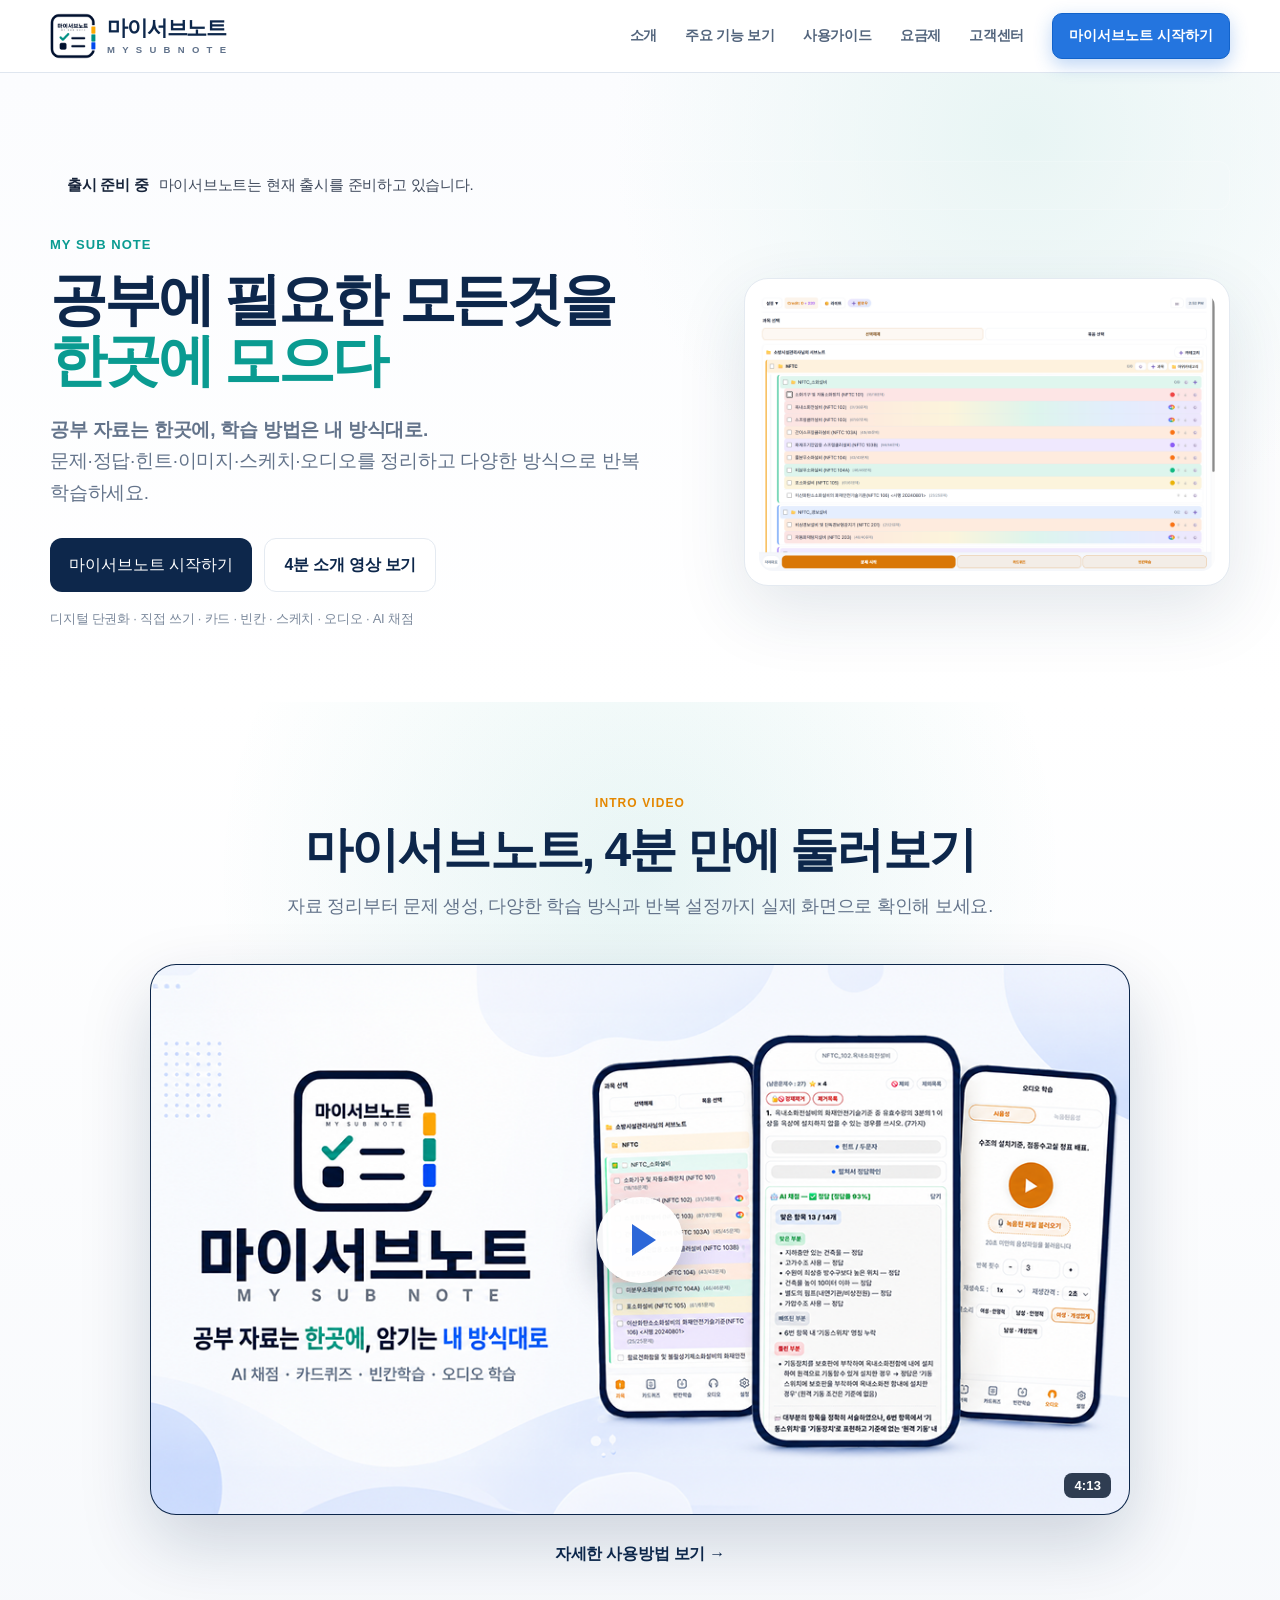
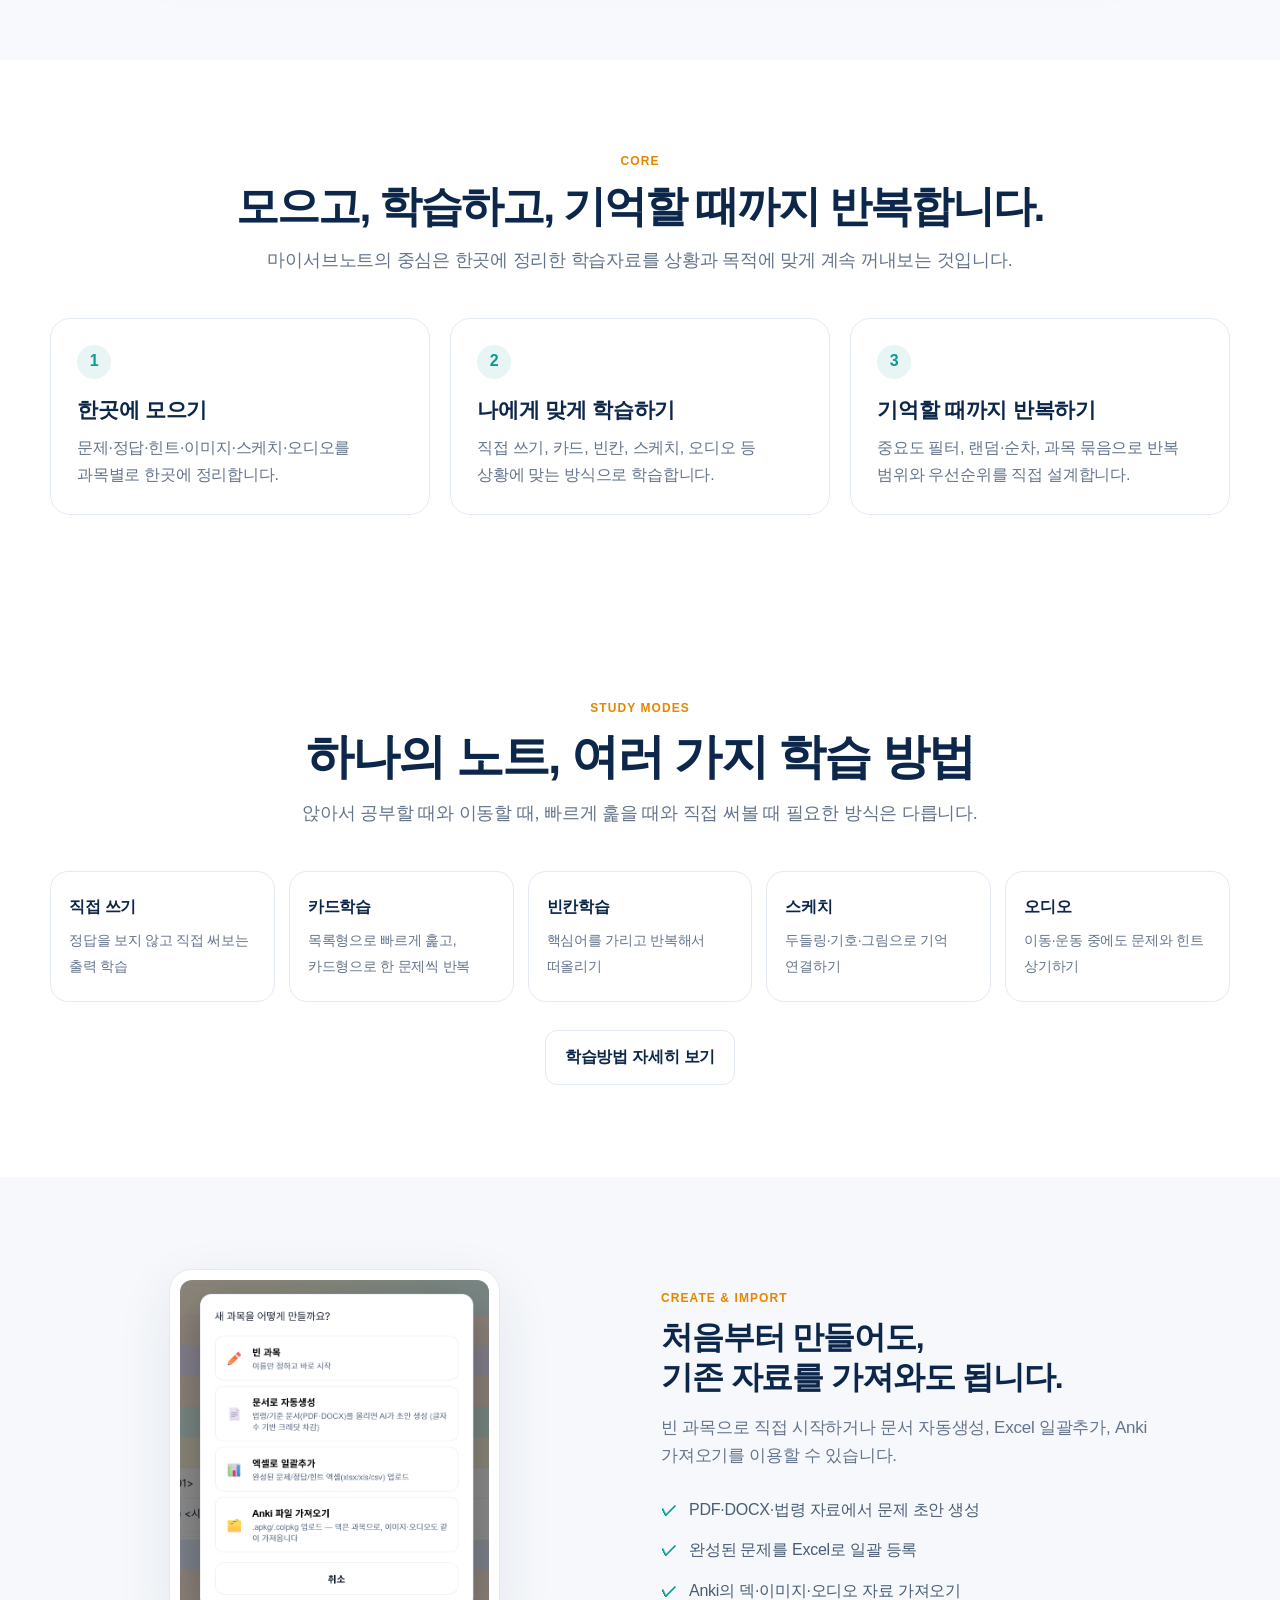
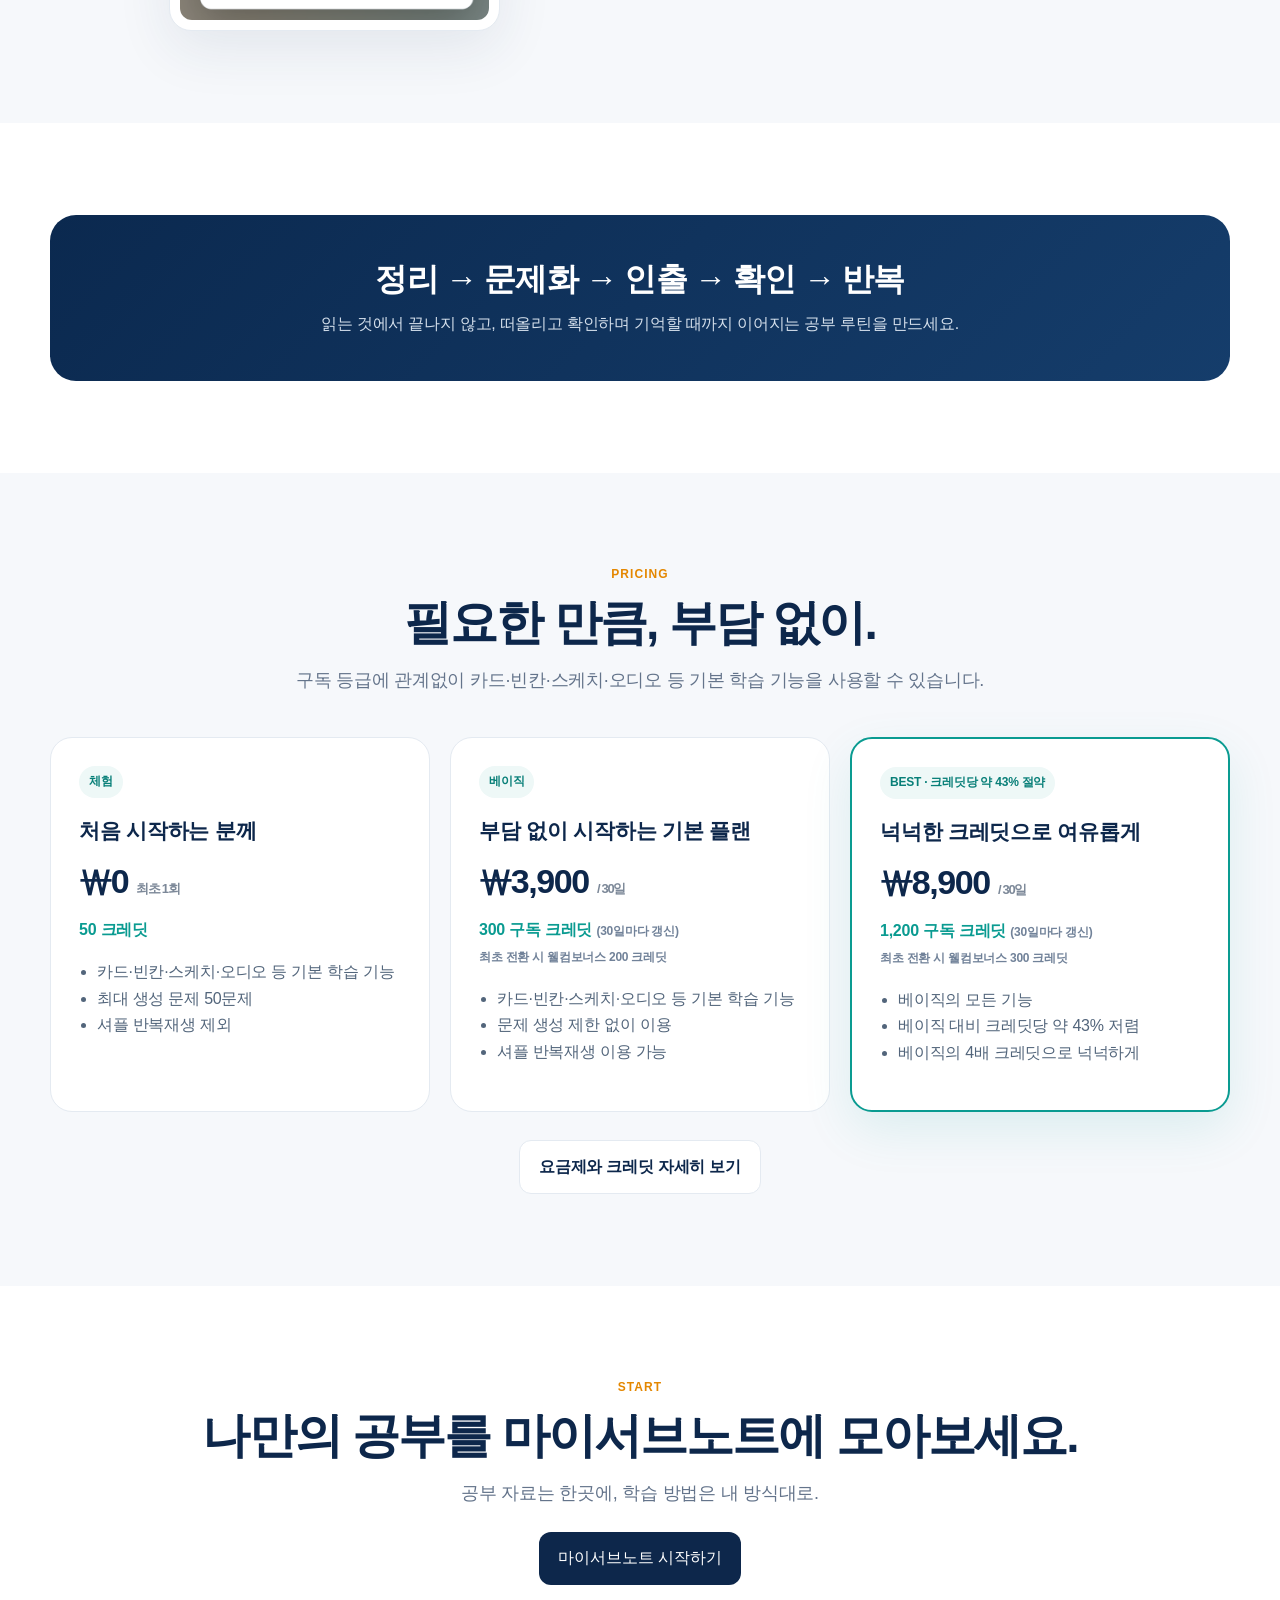
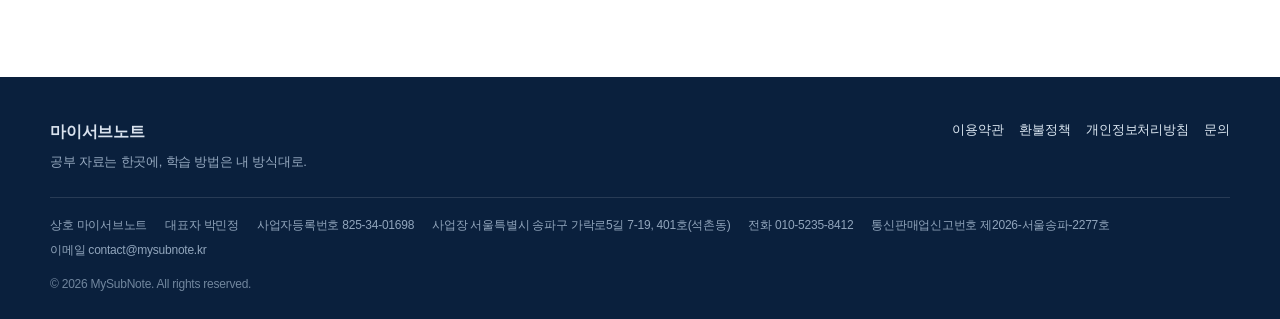
==== commit 232dc2b9: "수정 : 프리미엄 Chirp3 HD 언급 제거, 등급 차이를 크레딧 양으로만 표기" ====
--- a/index.html
+++ b/index.html
@@ -75,7 +75,7 @@
  <div class="pricing-grid">
   <div class="price"><span class="badge">체험</span><h3>처음 시작하는 분께</h3><div class="price-main">₩0 <small>최초 1회</small></div><div class="credit">50 크레딧</div><ul><li>카드·빈칸·스케치·오디오 등 기본 학습 기능</li><li>최대 생성 문제 50문제</li><li>셔플 반복재생 제외</li></ul></div>
   <div class="price"><span class="badge">베이직</span><h3>부담 없이 시작하는 기본 플랜</h3><div class="price-main">₩3,900 <small>/ 30일</small></div><div class="credit">300 구독 크레딧 <small>(30일마다 갱신)</small><br><small>최초 전환 시 웰컴보너스 200 크레딧</small></div><ul><li>카드·빈칸·스케치·오디오 등 기본 학습 기능</li><li>문제 생성 제한 없이 이용</li><li>셔플 반복재생 이용 가능</li></ul></div>
-  <div class="price featured"><span class="badge">BEST · 크레딧당 약 43% 절약</span><h3>넉넉한 크레딧과 고급 음성</h3><div class="price-main">₩8,900 <small>/ 30일</small></div><div class="credit">1,200 구독 크레딧 <small>(30일마다 갱신)</small><br><small>최초 전환 시 웰컴보너스 300 크레딧</small></div><ul><li>베이직의 모든 기능</li><li>베이직 대비 크레딧당 약 43% 저렴</li><li>Chirp 3 HD 고급 음성 지원</li></ul></div>
+  <div class="price featured"><span class="badge">BEST · 크레딧당 약 43% 절약</span><h3>넉넉한 크레딧으로 여유롭게</h3><div class="price-main">₩8,900 <small>/ 30일</small></div><div class="credit">1,200 구독 크레딧 <small>(30일마다 갱신)</small><br><small>최초 전환 시 웰컴보너스 300 크레딧</small></div><ul><li>베이직의 모든 기능</li><li>베이직 대비 크레딧당 약 43% 저렴</li><li>베이직의 4배 크레딧으로 넉넉하게</li></ul></div>
  </div>
  <div style="text-align:center;margin-top:28px"><a class="btn btn-light" href="pricing.html">요금제와 크레딧 자세히 보기</a></div>
 </div></section>
--- a/styles.css
+++ b/styles.css
@@ -434,14 +434,30 @@
 .viewer-main{min-width:0;padding:20px}
 .video-stage{position:relative;overflow:hidden;aspect-ratio:16/9;border-radius:19px;background:#0a203d;box-shadow:0 12px 30px rgba(13,39,75,.14)}
 .video-poster{position:absolute;inset:0;display:block;width:100%;height:100%;padding:0;border:0;background:#0a203d;cursor:pointer}
-.video-poster img{width:100%;height:100%;object-fit:cover;transition:transform .3s ease,opacity .2s ease}
-.video-poster:hover img{transform:scale(1.012);opacity:.84}
+.video-poster[hidden],.video-embed[hidden]{display:none!important}
+.video-poster img{width:100%;height:100%;object-fit:cover}
+.video-poster:hover img{transform:none;opacity:1}
 .video-poster:focus-visible{outline:4px solid rgba(0,163,154,.8);outline-offset:-4px}
 .play-button{position:absolute;left:50%;top:50%;z-index:2;width:72px;height:72px;transform:translate(-50%,-50%);border-radius:50%;background:rgba(255,255,255,.96);box-shadow:0 12px 34px rgba(0,0,0,.25);pointer-events:none}
 .play-button::after{content:"";position:absolute;left:30px;top:23px;border-top:13px solid transparent;border-bottom:13px solid transparent;border-left:19px solid var(--blue)}
 .video-embed{position:absolute;inset:0;background:#07182d}
 .video-embed:not([hidden]){display:block}
-.video-embed iframe{display:block;width:100%;height:100%;border:0}
+.session-video-shell{position:relative;width:100%;height:100%;overflow:hidden;background:#07182d}
+.session-video-shell video{display:block;width:100%;height:100%;border:0;background:#07182d;object-fit:contain;cursor:pointer}
+.session-video-shell video:focus-visible{outline:4px solid rgba(0,163,154,.8);outline-offset:-4px}
+.session-video-controls{position:absolute;left:14px;right:14px;bottom:12px;display:grid;grid-template-columns:auto minmax(80px,1fr) auto auto auto;align-items:center;gap:10px;padding:8px 10px;border:1px solid rgba(255,255,255,.16);border-radius:12px;background:rgba(7,24,45,.78);box-shadow:0 8px 24px rgba(0,0,0,.18);color:#fff;opacity:0;transform:translateY(8px);transition:opacity .18s ease,transform .18s ease;pointer-events:none}
+.session-video-shell.controls-visible .session-video-controls,.session-video-shell:focus-within .session-video-controls{opacity:1;transform:translateY(0);pointer-events:auto}
+.session-video-controls button{height:30px;padding:0 8px;border:0;border-radius:7px;background:transparent;color:#fff;font:inherit;font-size:11px;font-weight:850;cursor:pointer}
+.session-video-controls button:hover,.session-video-controls button:focus-visible{background:rgba(255,255,255,.14);outline:0}
+.video-control-toggle{min-width:32px;font-size:15px!important}
+.video-control-progress{width:100%;height:4px;margin:0;accent-color:var(--teal);cursor:pointer}
+.video-control-time{font-size:11px;font-weight:750;white-space:nowrap;font-variant-numeric:tabular-nums}
+@media(max-width:560px){
+ .session-video-controls{left:8px;right:8px;bottom:7px;grid-template-columns:auto minmax(50px,1fr) auto auto;gap:5px;padding:6px 7px}
+ .video-control-fullscreen{display:none}
+ .session-video-controls button{padding:0 6px}
+ .video-control-time{font-size:10px}
+}
 .viewer-description{display:grid;grid-template-columns:1fr auto;gap:28px;align-items:start;padding:24px 5px 5px}
 .viewer-description h3{margin:0;color:var(--navy);font-size:24px;line-height:1.35;letter-spacing:-.03em}
 .viewer-description p{max-width:780px;margin:9px 0 0;color:#64748b;font-size:15px;line-height:1.75}
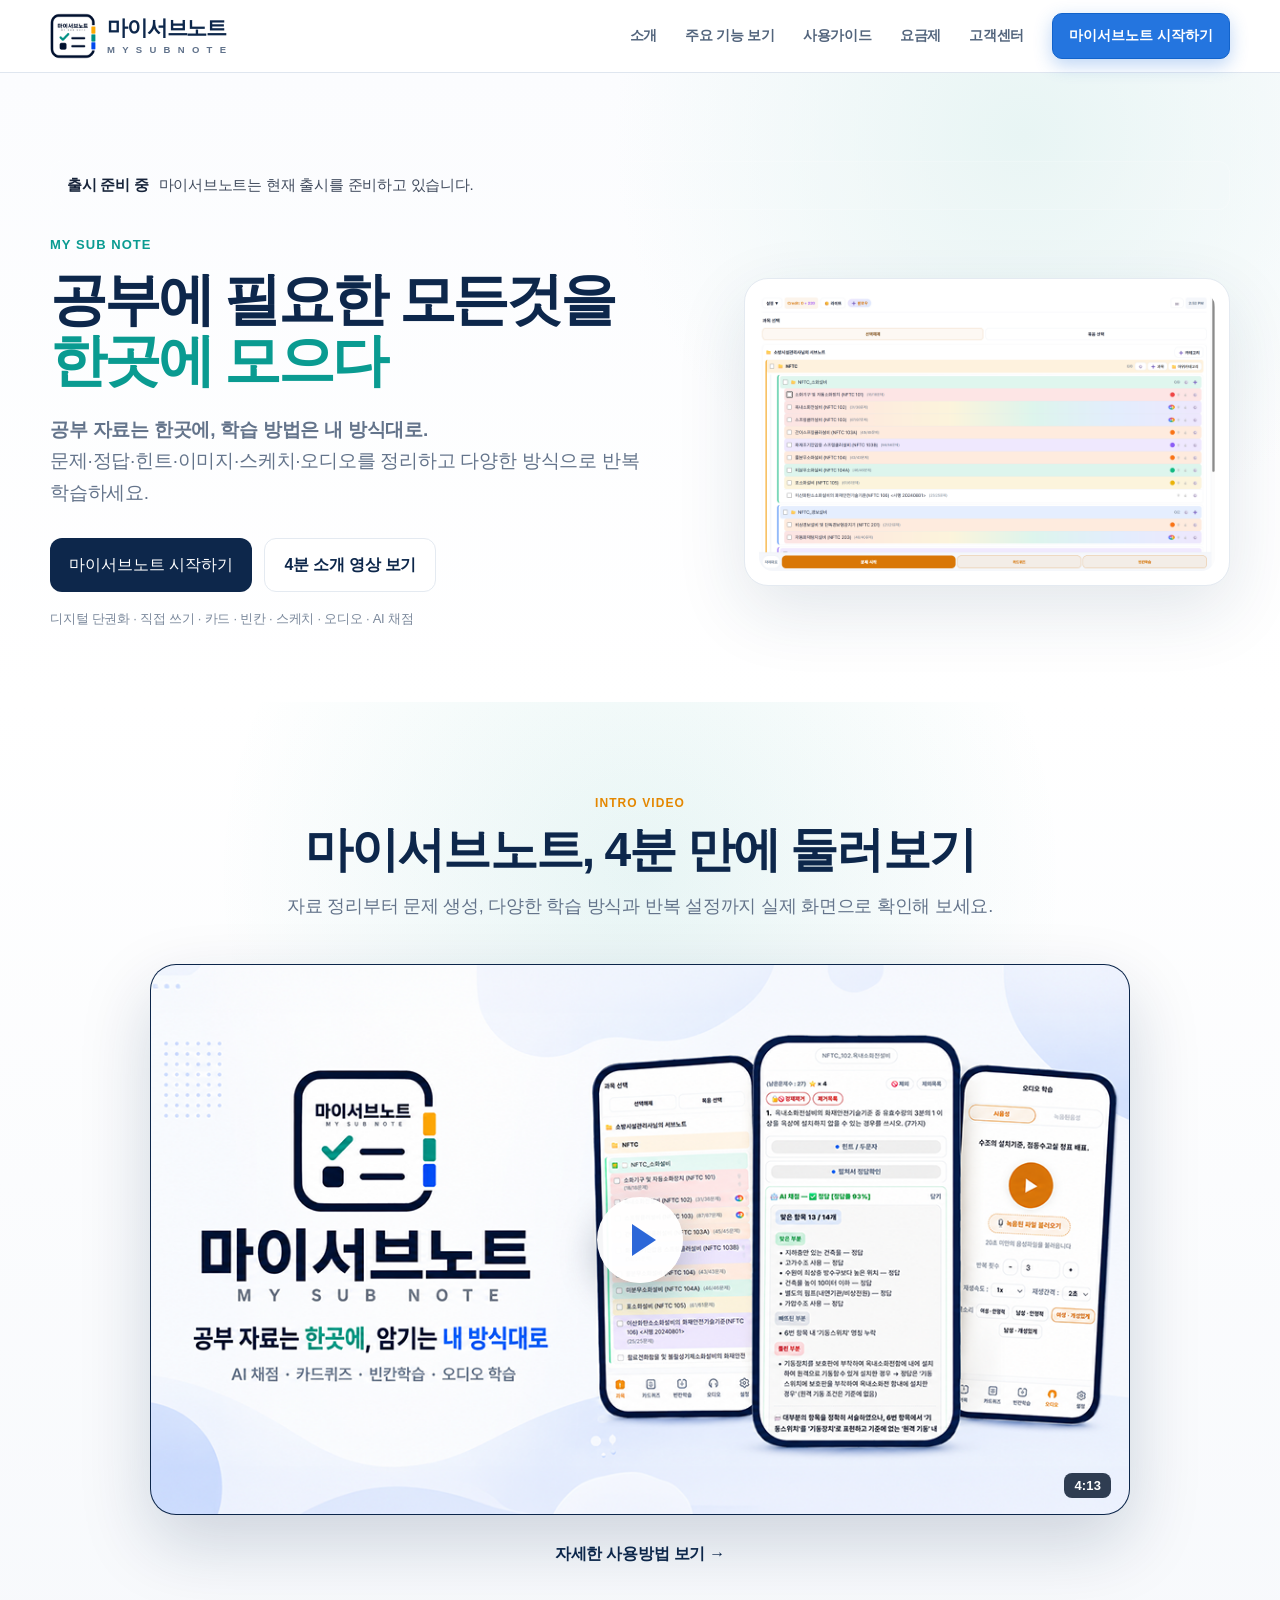
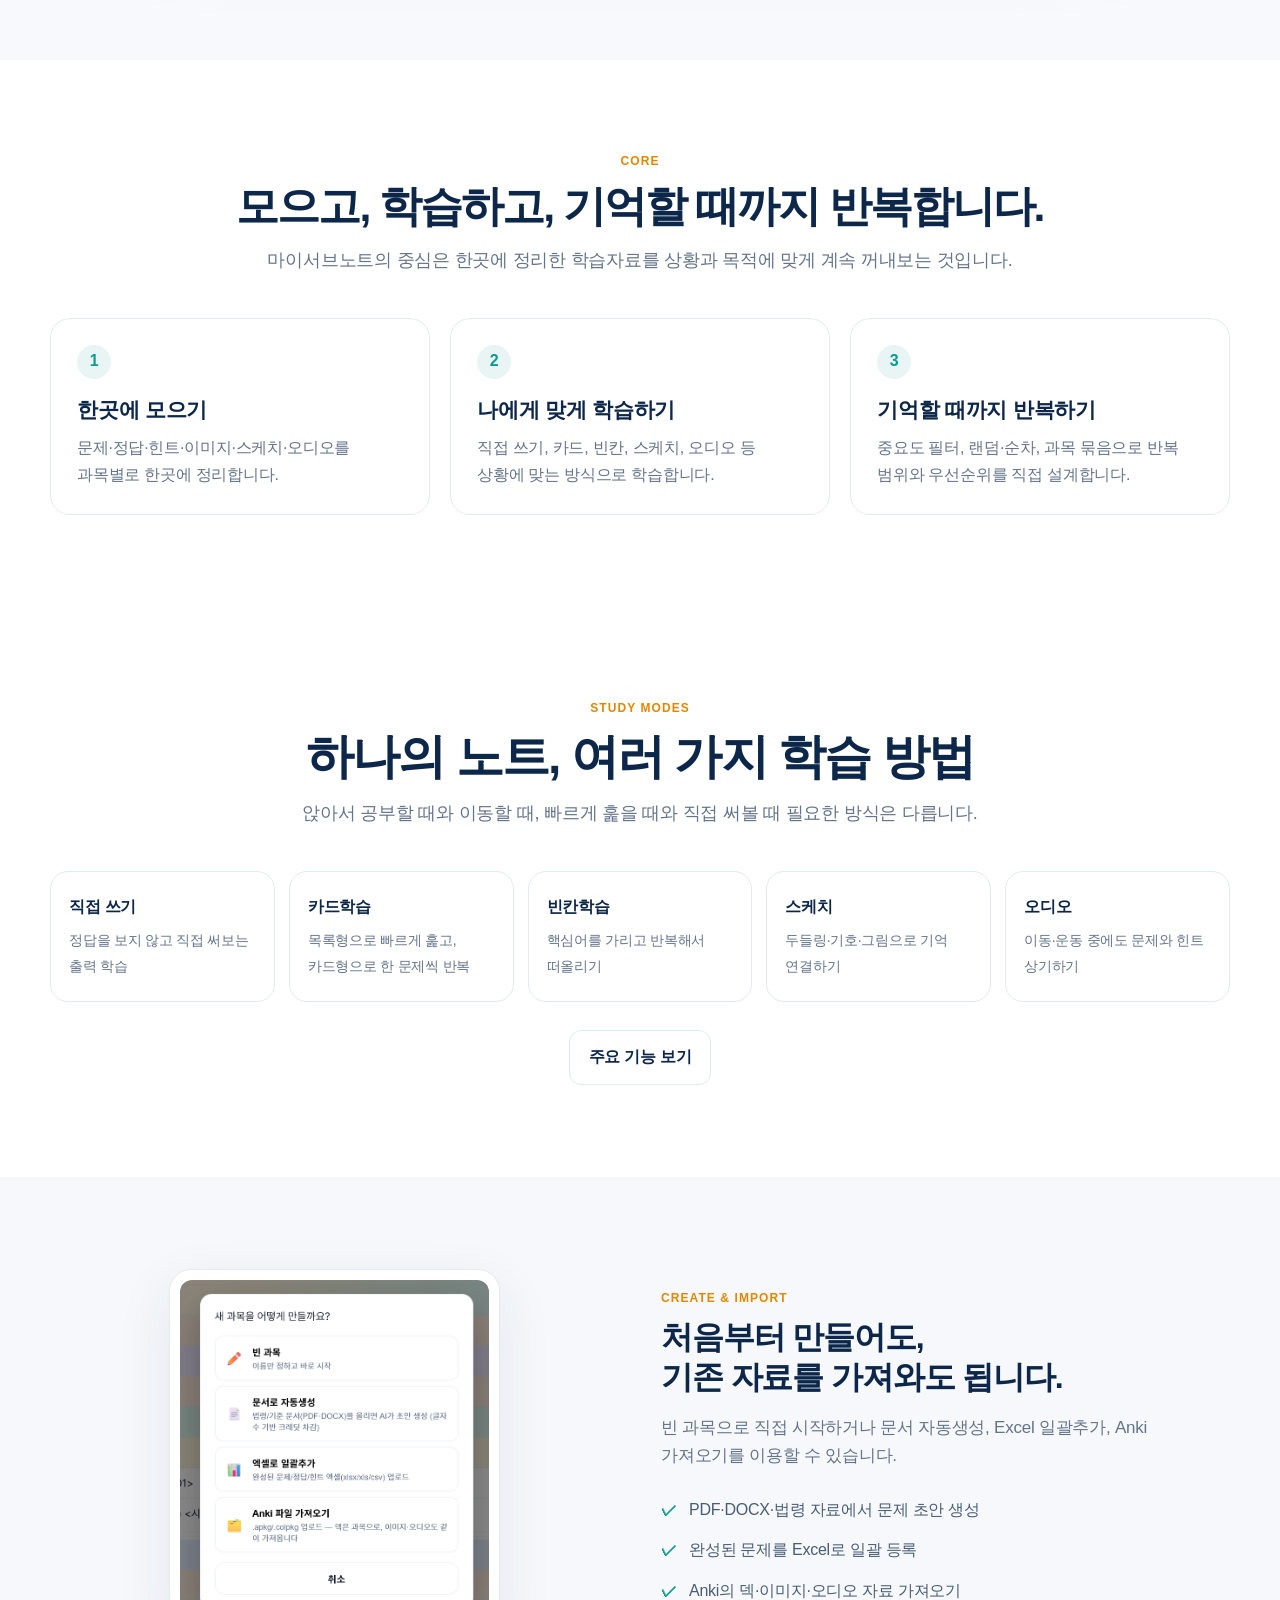
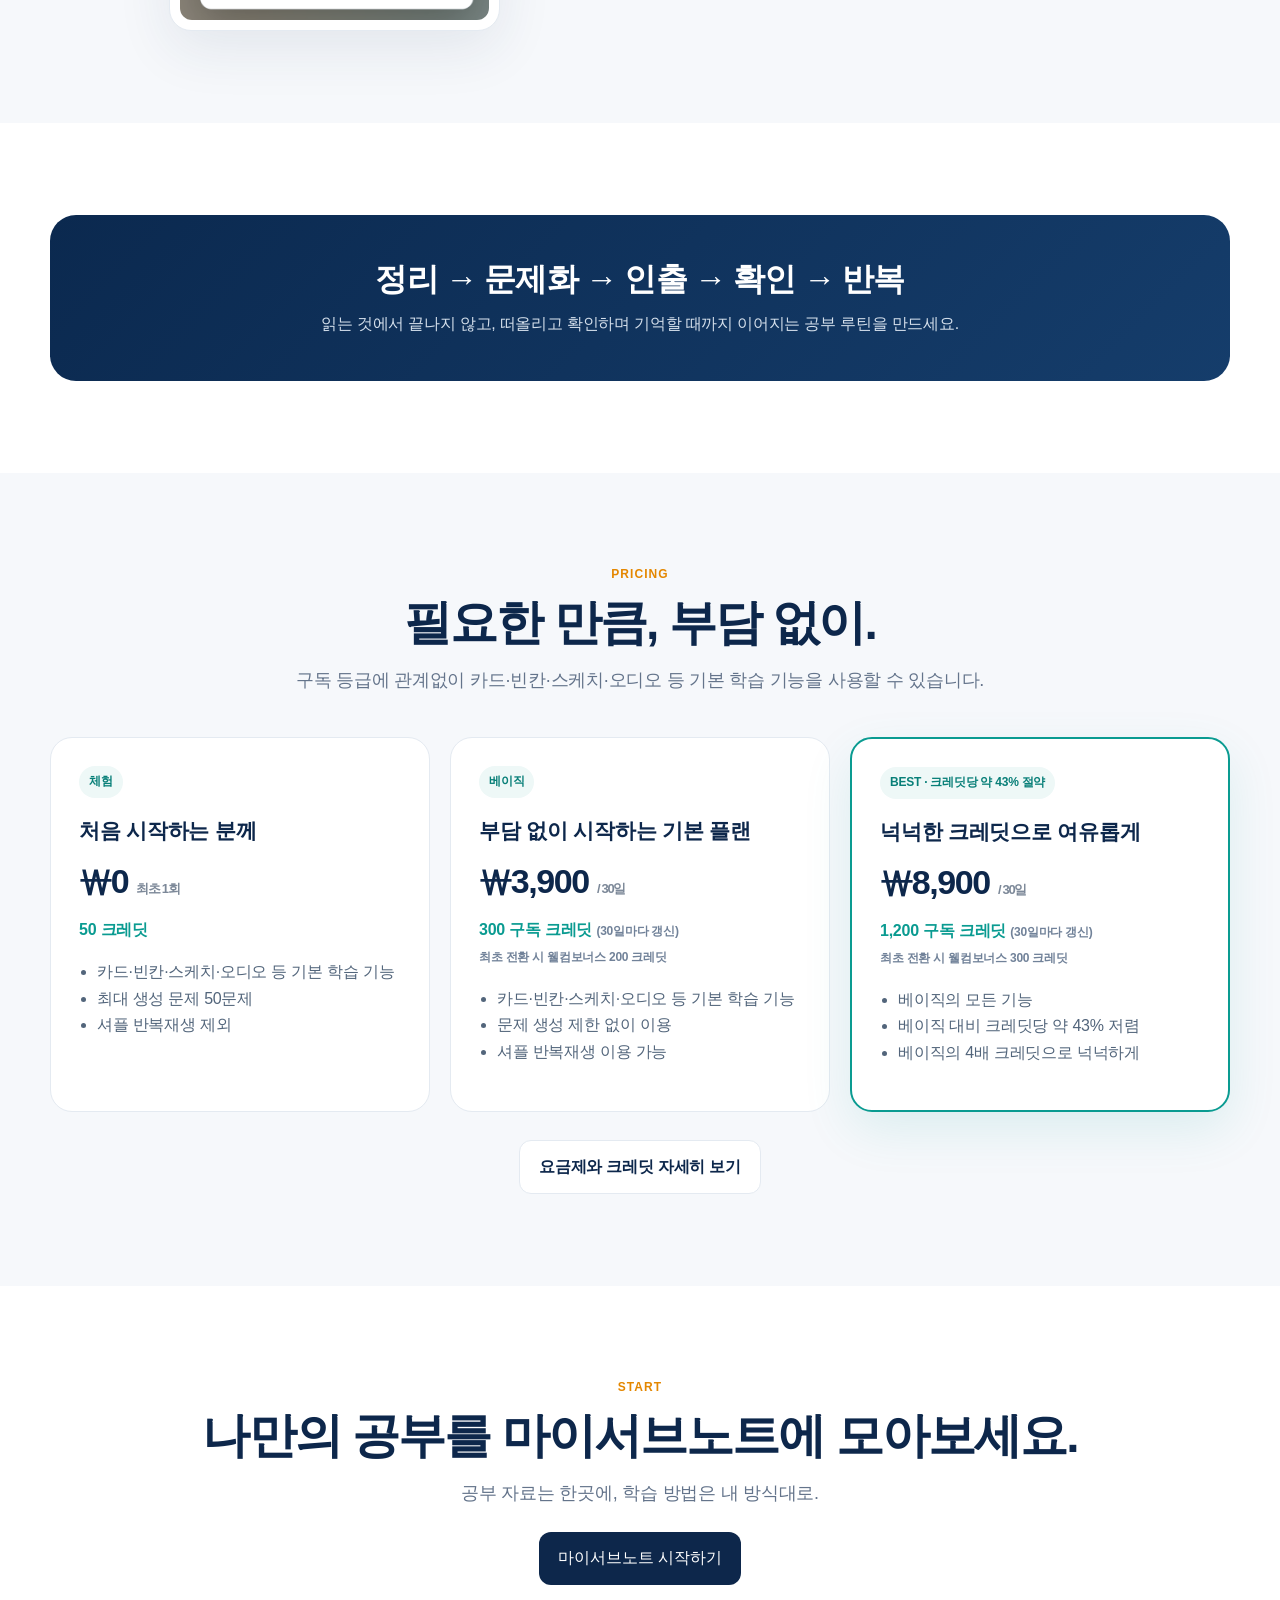
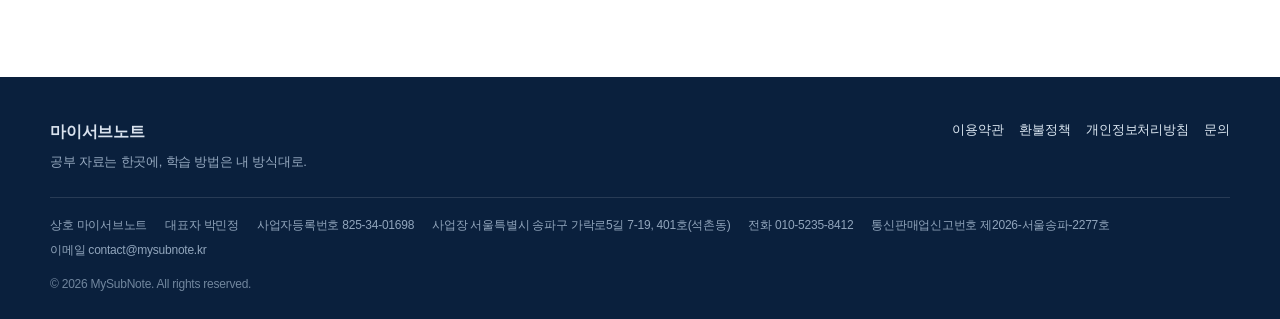
==== commit 1735a9bd: "수정 : 프리미엄 Chirp3 HD 언급 제거, 소개영상 하단 링크 howto.html 연결, 버튼 문구 정리" ====
--- a/index.html
+++ b/index.html
@@ -35,7 +35,7 @@
       <span class="intro-video-duration">4:13</span>
     </button>
   </div>
-  <div class="intro-video-foot"><a href="guide.html">자세한 사용방법 보기 <span aria-hidden="true">→</span></a></div>
+  <div class="intro-video-foot"><a href="howto.html">자세한 사용방법 보기 <span aria-hidden="true">→</span></a></div>
 </div></section>
 
 <section class="section"><div class="container">
@@ -56,7 +56,7 @@
   <div class="mode"><b>스케치</b><span>두들링·기호·그림으로 기억 연결하기</span></div>
   <div class="mode"><b>오디오</b><span>이동·운동 중에도 문제와 힌트 상기하기</span></div>
  </div>
- <div style="text-align:center;margin-top:28px"><a class="btn btn-light" href="guide.html">학습방법 자세히 보기</a></div>
+ <div style="text-align:center;margin-top:28px"><a class="btn btn-light" href="guide.html">주요 기능 보기</a></div>
 </div></section>
 
 <section class="section soft"><div class="container showcase reverse create-import-showcase">
